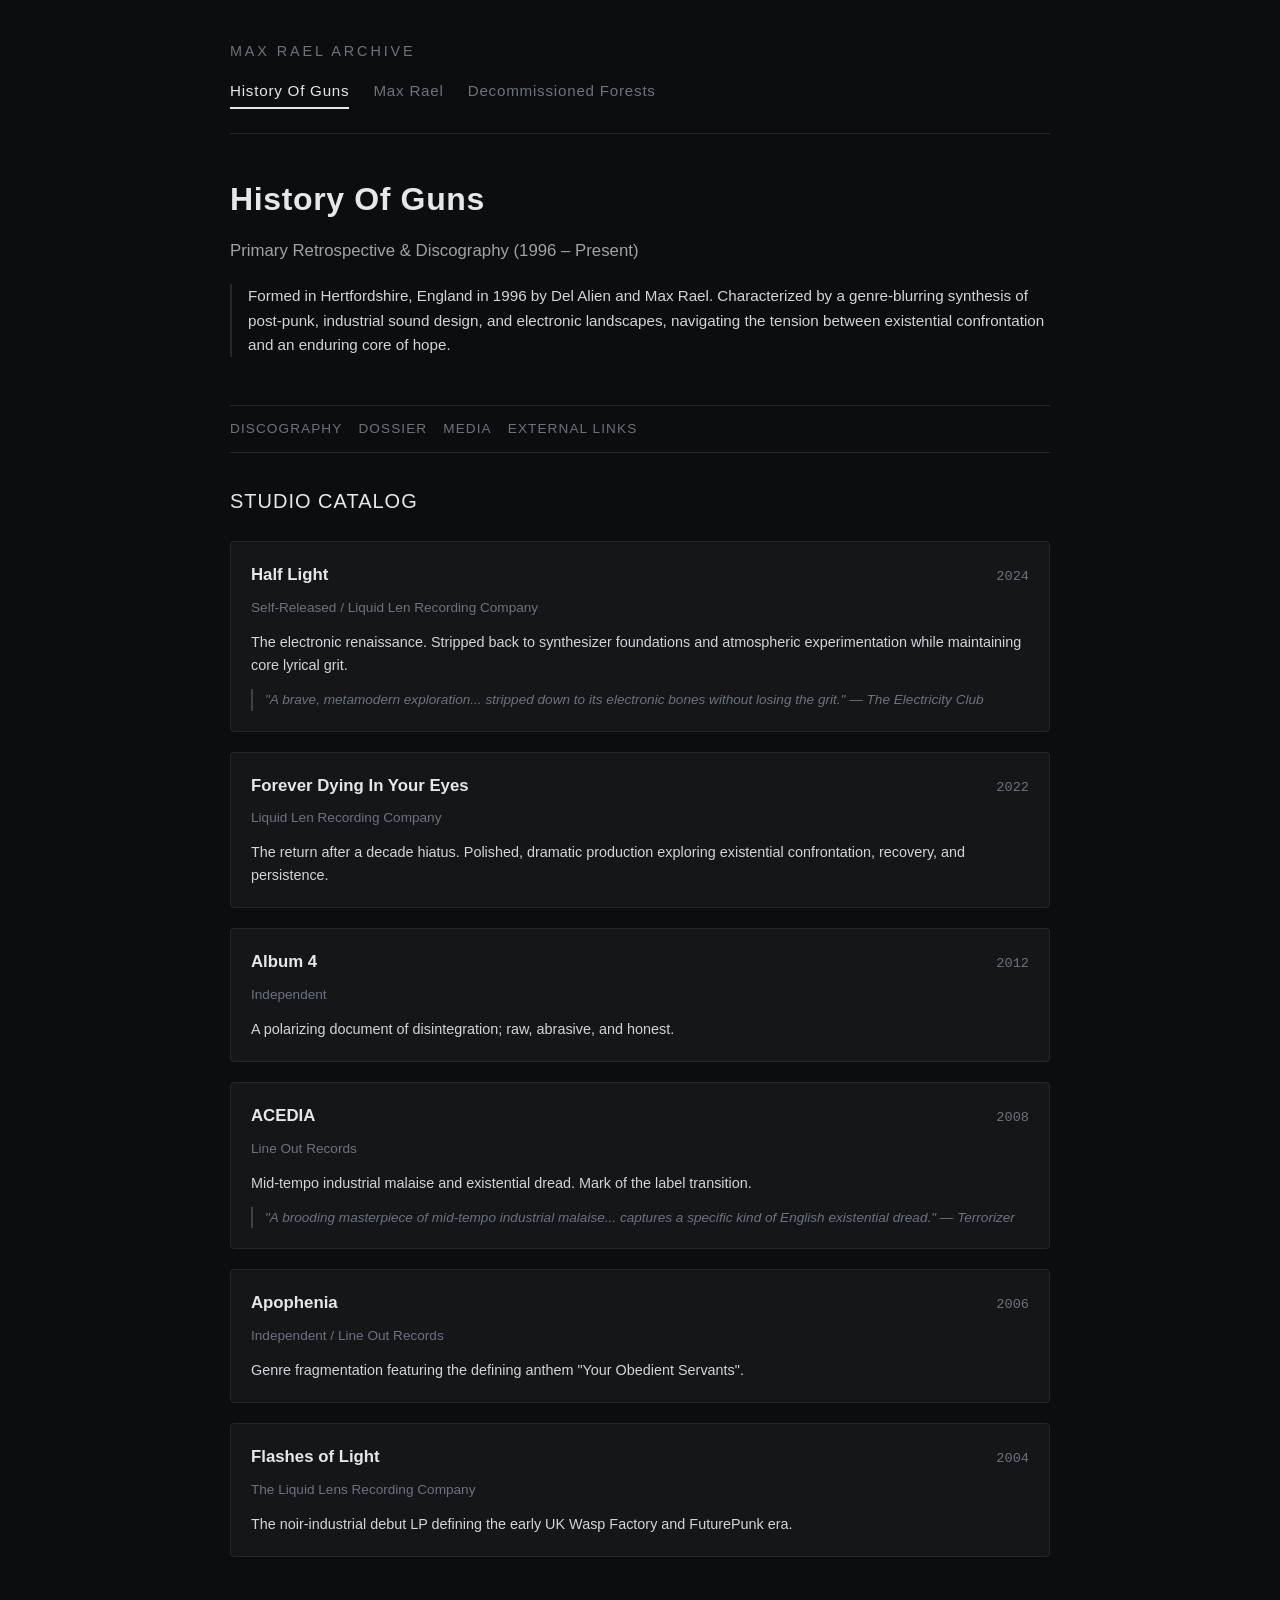
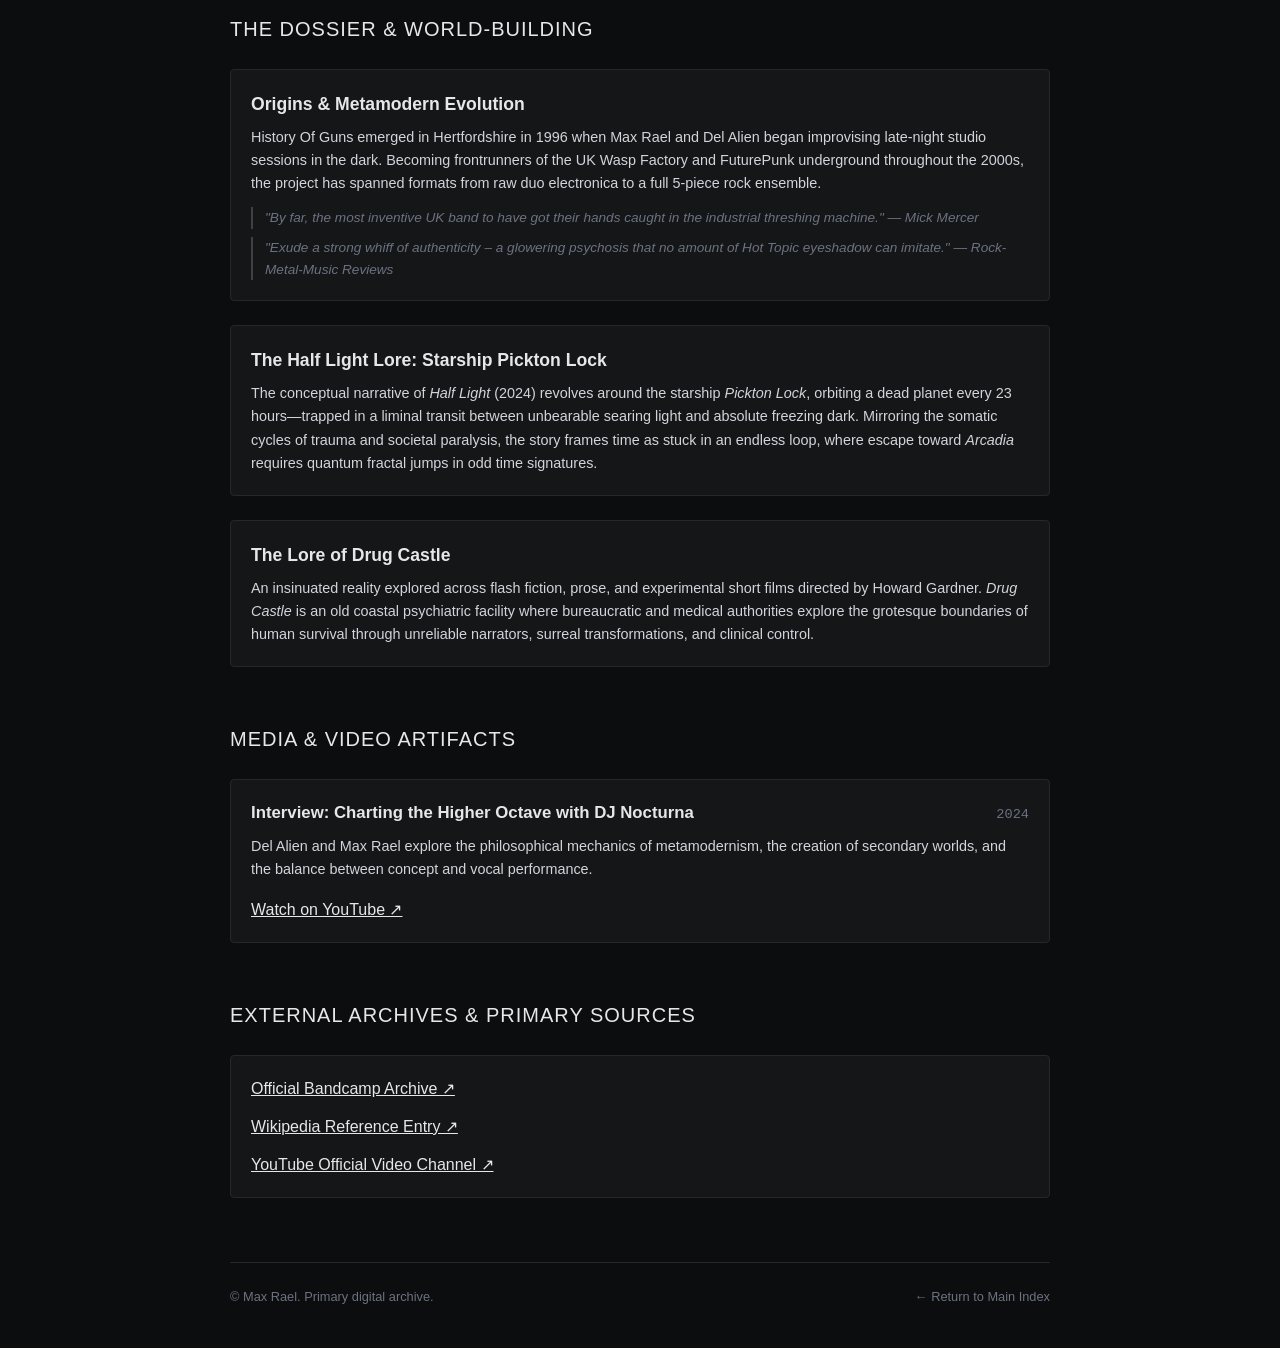
==== historyofguns/index.html @ ad3312b2 "Added navigation bar and initial draft of history of guns index." ====
<!DOCTYPE html>
<html lang="en">
<head>
    <meta charset="UTF-8">
    <meta name="viewport" content="width=device-width, initial-scale=1.0">
    <title>History Of Guns — Archive Dossier | Max Rael</title>
    <style>
        :root {
            --bg-color: #0c0d0e;
            --panel-bg: #141618;
            --text-color: #d1d5db;
            --accent-color: #e5e7eb;
            --subtle-text: #6b7280;
            --border-color: #27272a;
            --highlight: #a1a1aa;
        }

        * {
            box-sizing: border-box;
            margin: 0;
            padding: 0;
        }

        body {
            background-color: var(--bg-color);
            color: var(--text-color);
            font-family: -apple-system, BlinkMacSystemFont, "Segoe UI", Roboto, "Helvetica Neue", Arial, sans-serif;
            line-height: 1.6;
            padding: 2.5rem 1.5rem;
            display: flex;
            justify-content: center;
        }

        .container {
            max-width: 820px;
            width: 100%;
        }

        /* Top Brand Navigation */
        .site-header {
            border-bottom: 1px solid var(--border-color);
            padding-bottom: 1.5rem;
            margin-bottom: 2.5rem;
        }

        .site-title {
            font-size: 0.9rem;
            letter-spacing: 0.2em;
            text-transform: uppercase;
            color: var(--subtle-text);
            margin-bottom: 1rem;
        }

        .site-title a {
            color: var(--subtle-text);
            text-decoration: none;
            transition: color 0.2s ease;
        }

        .site-title a:hover {
            color: var(--accent-color);
        }

        /* Primary Matrix Navigation */
        .matrix-nav {
            display: flex;
            gap: 1.5rem;
            flex-wrap: wrap;
            font-size: 0.95rem;
            letter-spacing: 0.05em;
        }

        .matrix-nav a {
            color: var(--subtle-text);
            text-decoration: none;
            padding-bottom: 0.25rem;
            border-bottom: 2px solid transparent;
            transition: all 0.2s ease;
        }

        .matrix-nav a:hover {
            color: var(--accent-color);
        }

        .matrix-nav a.active {
            color: var(--accent-color);
            border-bottom-color: var(--accent-color);
            font-weight: 500;
        }

        /* Section Header */
        .dossier-intro {
            margin-bottom: 3rem;
        }

        h1 {
            font-size: 2rem;
            font-weight: 600;
            letter-spacing: 0.02em;
            color: var(--accent-color);
            margin-bottom: 0.75rem;
        }

        .dossier-subtitle {
            font-size: 1.05rem;
            color: var(--highlight);
            margin-bottom: 1.25rem;
        }

        .lead-text {
            color: var(--text-color);
            font-size: 0.95rem;
            border-left: 2px solid var(--border-color);
            padding-left: 1rem;
            margin-top: 1rem;
        }

        /* Sub-navigation Filters */
        .artifact-filters {
            display: flex;
            gap: 1rem;
            margin: 2rem 0;
            padding: 0.75rem 0;
            border-top: 1px solid var(--border-color);
            border-bottom: 1px solid var(--border-color);
            font-size: 0.85rem;
            letter-spacing: 0.08em;
            text-transform: uppercase;
        }

        .artifact-filters a {
            color: var(--subtle-text);
            text-decoration: none;
            transition: color 0.2s ease;
        }

        .artifact-filters a:hover {
            color: var(--accent-color);
        }

        /* Section Block */
        .section-block {
            margin-bottom: 3.5rem;
        }

        h2 {
            font-size: 1.25rem;
            font-weight: 500;
            letter-spacing: 0.05em;
            color: var(--accent-color);
            text-transform: uppercase;
            margin-bottom: 1.5rem;
            display: flex;
            align-items: center;
            gap: 0.5rem;
        }

        /* Catalog / Discography Grid */
        .release-list {
            display: grid;
            grid-template-columns: 1fr;
            gap: 1.25rem;
        }

        .release-card {
            background-color: var(--panel-bg);
            border: 1px solid var(--border-color);
            padding: 1.25rem;
            border-radius: 4px;
        }

        .release-header {
            display: flex;
            justify-content: space-between;
            align-items: baseline;
            margin-bottom: 0.5rem;
            flex-wrap: wrap;
            gap: 0.5rem;
        }

        .release-title {
            font-size: 1.05rem;
            font-weight: 600;
            color: var(--accent-color);
        }

        .release-year {
            font-size: 0.85rem;
            color: var(--subtle-text);
            font-family: monospace;
        }

        .release-meta {
            font-size: 0.85rem;
            color: var(--subtle-text);
            margin-bottom: 0.75rem;
        }

        .release-desc {
            font-size: 0.9rem;
            color: var(--text-color);
        }

        .quote-block {
            margin-top: 0.75rem;
            font-size: 0.85rem;
            font-style: italic;
            color: var(--subtle-text);
            border-left: 2px solid #3f3f46;
            padding-left: 0.75rem;
        }

        /* Footer */
        footer {
            margin-top: 4rem;
            padding-top: 1.5rem;
            border-top: 1px solid var(--border-color);
            font-size: 0.8rem;
            color: var(--subtle-text);
            display: flex;
            justify-content: space-between;
            align-items: center;
            flex-wrap: wrap;
            gap: 1rem;
        }

        footer a {
            color: var(--subtle-text);
            text-decoration: none;
        }

        footer a:hover {
            color: var(--accent-color);
        }
    </style>
</head>
<body>
    <div class="container">
        <!-- Site Header & Master Navigation -->
        <header class="site-header">
            <div class="site-title"><a href="/">Max Rael Archive</a></div>
            <nav class="matrix-nav">
                <a href="/historyofguns/" class="active">History Of Guns</a>
                <a href="/maxrael/">Max Rael</a>
                <a href="/decommissionedforests/">Decommissioned Forests</a>
            </nav>
        </header>

        <!-- Main Dossier Heading -->
        <main>
            <section class="dossier-intro">
                <h1>History Of Guns</h1>
                <p class="dossier-subtitle">Primary Retrospective & Discography (1996 – Present)</p>
                <p class="lead-text">
                    Formed in Hertfordshire, England in 1996 by Del Alien and Max Rael. Characterized by a genre-blurring synthesis of post-punk, industrial sound design, and electronic landscapes, navigating the tension between existential confrontation and an enduring core of hope.
                </p>
            </section>

            <!-- Artifact Filter Bar -->
            <nav class="artifact-filters">
                <a href="#discography">Discography</a>
                <a href="#dossier">Dossier</a>
                <a href="#media">Media</a>
                <a href="#archives">External Links</a>
            </nav>

            <!-- Studio Releases Section -->
            <section id="discography" class="section-block">
                <h2>Studio Catalog</h2>
                <div class="release-list">

                    <article class="release-card">
                        <div class="release-header">
                            <span class="release-title">Half Light</span>
                            <span class="release-year">2024</span>
                        </div>
                        <div class="release-meta">Self-Released / Liquid Len Recording Company</div>
                        <p class="release-desc">The electronic renaissance. Stripped back to synthesizer foundations and atmospheric experimentation while maintaining core lyrical grit.</p>
                        <div class="quote-block">"A brave, metamodern exploration... stripped down to its electronic bones without losing the grit." — The Electricity Club</div>
                    </article>

                    <article class="release-card">
                        <div class="release-header">
                            <span class="release-title">Forever Dying In Your Eyes</span>
                            <span class="release-year">2022</span>
                        </div>
                        <div class="release-meta">Liquid Len Recording Company</div>
                        <p class="release-desc">The return after a decade hiatus. Polished, dramatic production exploring existential confrontation, recovery, and persistence.</p>
                    </article>

                    <article class="release-card">
                        <div class="release-header">
                            <span class="release-title">Album 4</span>
                            <span class="release-year">2012</span>
                        </div>
                        <div class="release-meta">Independent</div>
                        <p class="release-desc">A polarizing document of disintegration; raw, abrasive, and honest.</p>
                    </article>

                    <article class="release-card">
                        <div class="release-header">
                            <span class="release-title">ACEDIA</span>
                            <span class="release-year">2008</span>
                        </div>
                        <div class="release-meta">Line Out Records</div>
                        <p class="release-desc">Mid-tempo industrial malaise and existential dread. Mark of the label transition.</p>
                        <div class="quote-block">"A brooding masterpiece of mid-tempo industrial malaise... captures a specific kind of English existential dread." — Terrorizer</div>
                    </article>

                    <article class="release-card">
                        <div class="release-header">
                            <span class="release-title">Apophenia</span>
                            <span class="release-year">2006</span>
                        </div>
                        <div class="release-meta">Independent / Line Out Records</div>
                        <p class="release-desc">Genre fragmentation featuring the defining anthem "Your Obedient Servants".</p>
                    </article>

                    <article class="release-card">
                        <div class="release-header">
                            <span class="release-title">Flashes of Light</span>
                            <span class="release-year">2004</span>
                        </div>
                        <div class="release-meta">The Liquid Lens Recording Company</div>
                        <p class="release-desc">The noir-industrial debut LP defining the early UK Wasp Factory and FuturePunk era.</p>
                    </article>

                </div>
            </section>
            <!-- Dossier: History, Narratives, Critical Lore -->
            <section id="dossier" class="section-block">
                <h2>The Dossier & World-Building</h2>

                <!-- 1. Biography & Critical Reception -->
                <article class="release-card" style="margin-bottom: 1.5rem;">
                    <h3 style="color: var(--accent-color); font-size: 1.1rem; margin-bottom: 0.5rem;">Origins & Metamodern Evolution</h3>
                    <p class="release-desc">
                        History Of Guns emerged in Hertfordshire in 1996 when Max Rael and Del Alien began improvising late-night studio sessions in the dark. Becoming frontrunners of the UK Wasp Factory and FuturePunk underground throughout the 2000s, the project has spanned formats from raw duo electronica to a full 5-piece rock ensemble.
                    </p>
                    <div class="quote-block">
                        "By far, the most inventive UK band to have got their hands caught in the industrial threshing machine." — Mick Mercer
                    </div>
                    <div class="quote-block" style="margin-top: 0.5rem;">
                        "Exude a strong whiff of authenticity – a glowering psychosis that no amount of Hot Topic eyeshadow can imitate." — Rock-Metal-Music Reviews
                    </div>
                </article>

                <!-- 2. Half Light Lore -->
                <article class="release-card" style="margin-bottom: 1.5rem;">
                    <h3 style="color: var(--accent-color); font-size: 1.1rem; margin-bottom: 0.5rem;">The Half Light Lore: Starship Pickton Lock</h3>
                    <p class="release-desc">
                        The conceptual narrative of <em>Half Light</em> (2024) revolves around the starship <em>Pickton Lock</em>, orbiting a dead planet every 23 hours—trapped in a liminal transit between unbearable searing light and absolute freezing dark. Mirroring the somatic cycles of trauma and societal paralysis, the story frames time as stuck in an endless loop, where escape toward <em>Arcadia</em> requires quantum fractal jumps in odd time signatures.
                    </p>
                </article>

                <!-- 3. Drug Castle Lore -->
                <article class="release-card">
                    <h3 style="color: var(--accent-color); font-size: 1.1rem; margin-bottom: 0.5rem;">The Lore of Drug Castle</h3>
                    <p class="release-desc">
                        An insinuated reality explored across flash fiction, prose, and experimental short films directed by Howard Gardner. <em>Drug Castle</em> is an old coastal psychiatric facility where bureaucratic and medical authorities explore the grotesque boundaries of human survival through unreliable narrators, surreal transformations, and clinical control.
                    </p>
                </article>
            </section>

            <!-- Media Section -->
            <section id="media" class="section-block">
                <h2>Media & Video Artifacts</h2>
                <div class="release-card">
                    <div class="release-header">
                        <span class="release-title">Interview: Charting the Higher Octave with DJ Nocturna</span>
                        <span class="release-year">2024</span>
                    </div>
                    <p class="release-desc" style="margin-bottom: 1rem;">
                        Del Alien and Max Rael explore the philosophical mechanics of metamodernism, the creation of secondary worlds, and the balance between concept and vocal performance.
                    </p>
                    <p><a href="https://www.youtube.com/watch?v=d9YlDnWQgOo" target="_blank" style="color: var(--accent-color); text-decoration: underline;">Watch on YouTube ↗</a></p>
                </div>
            </section>

            <!-- Links & External Archives -->
            <section id="archives" class="section-block">
                <h2>External Archives & Primary Sources</h2>
                <div class="release-card">
                    <ul style="list-style: none; display: flex; flex-direction: column; gap: 0.75rem;">
                        <li><a href="https://historyofguns.bandcamp.com" target="_blank" style="color: var(--accent-color);">Official Bandcamp Archive ↗</a></li>
                        <li><a href="https://en.wikipedia.org/wiki/History_of_Guns" target="_blank" style="color: var(--accent-color);">Wikipedia Reference Entry ↗</a></li>
                        <li><a href="https://www.youtube.com/@historyofguns" target="_blank" style="color: var(--accent-color);">YouTube Official Video Channel ↗</a></li>
                    </ul>
                </div>
            </section>
        </main>

        <!-- Footer -->
        <footer>
            <span>&copy; Max Rael. Primary digital archive.</span>
            <span><a href="/">← Return to Main Index</a></span>
        </footer>
    </div>
</body>
</html>
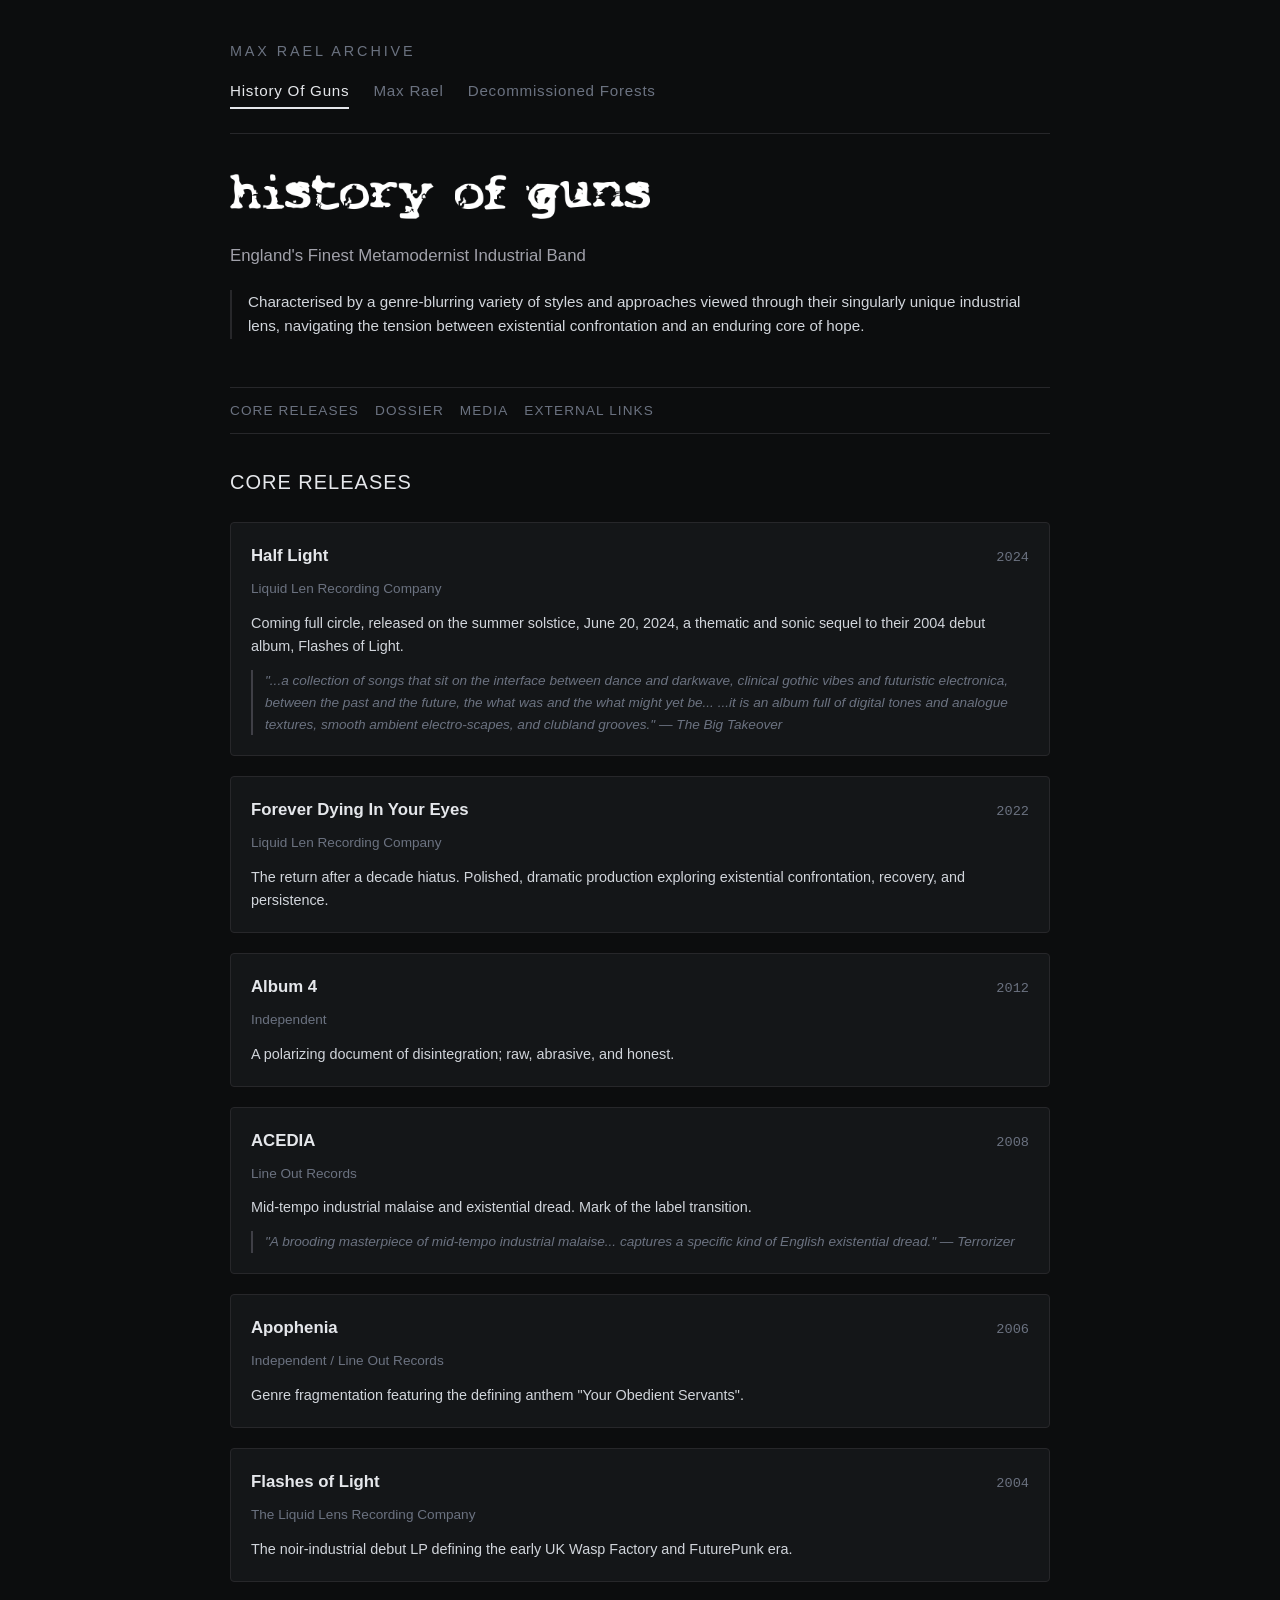
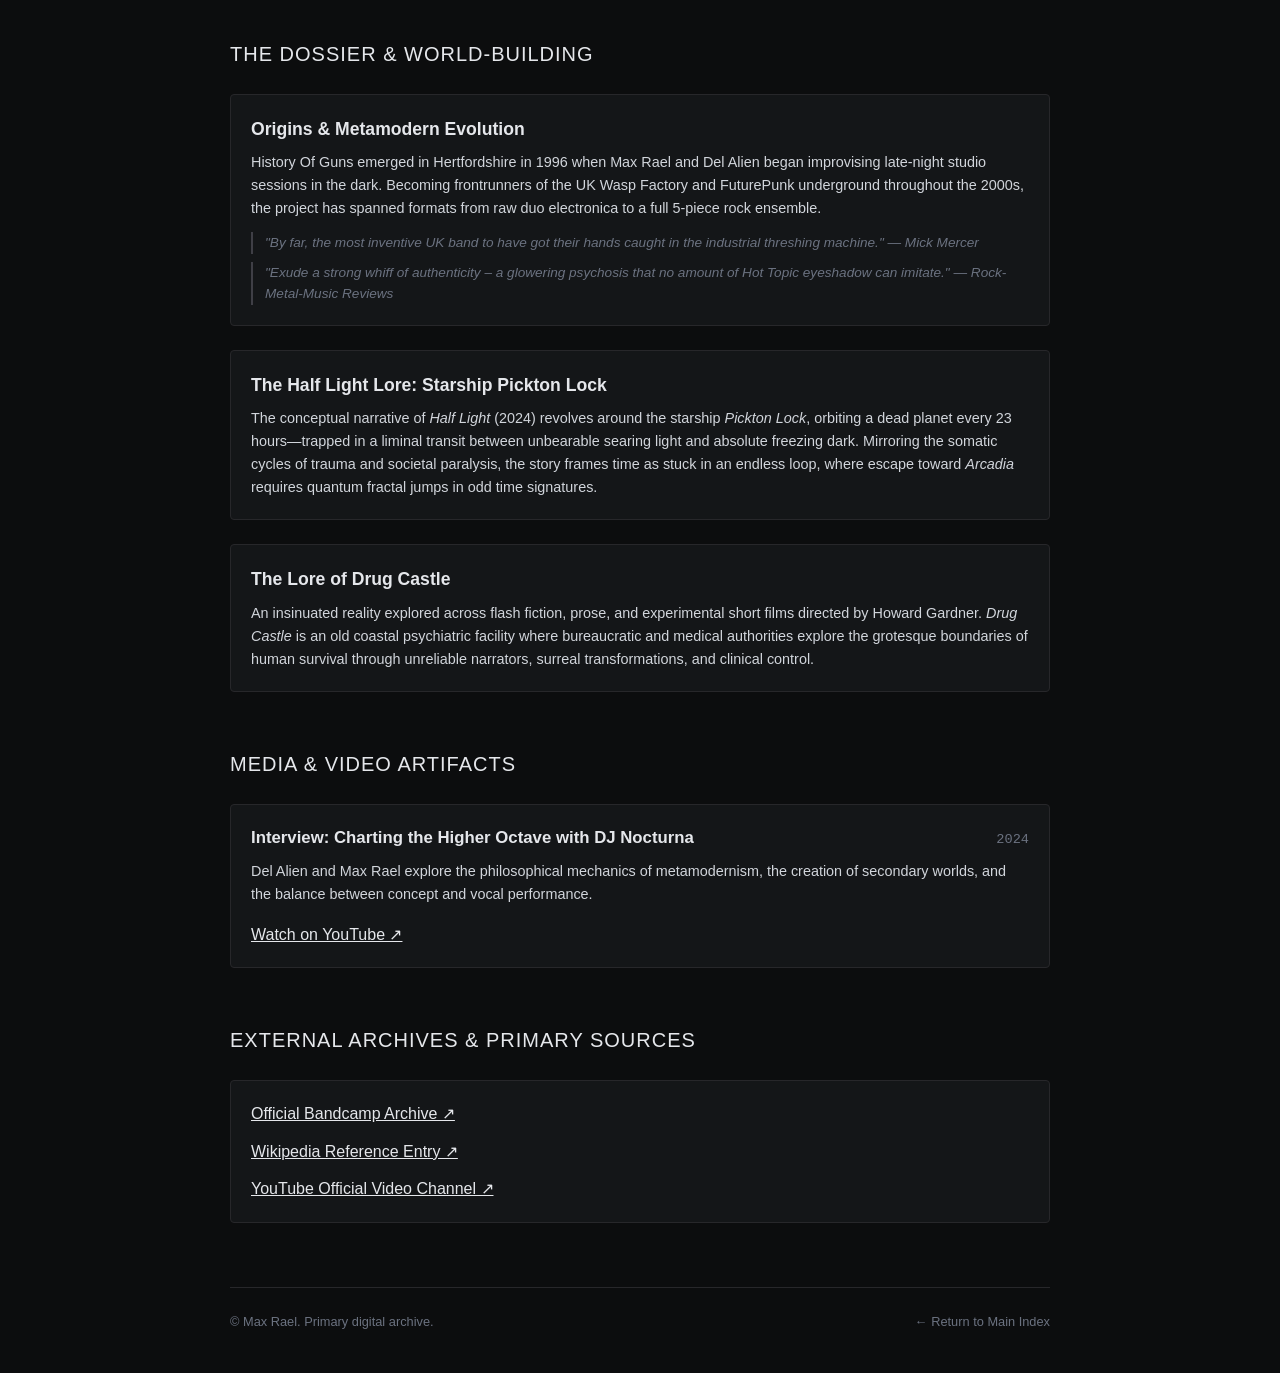
==== commit f5c52880: "Add transparent logo and align" ====
--- a/historyofguns/index.html
+++ b/historyofguns/index.html
@@ -1,400 +1,590 @@
-<!DOCTYPE html>
+<!doctype html>
 <html lang="en">
-<head>
-    <meta charset="UTF-8">
-    <meta name="viewport" content="width=device-width, initial-scale=1.0">
+  <head>
+    <meta charset="UTF-8" />
+    <meta name="viewport" content="width=device-width, initial-scale=1.0" />
     <title>History Of Guns — Archive Dossier | Max Rael</title>
     <style>
-        :root {
-            --bg-color: #0c0d0e;
-            --panel-bg: #141618;
-            --text-color: #d1d5db;
-            --accent-color: #e5e7eb;
-            --subtle-text: #6b7280;
-            --border-color: #27272a;
-            --highlight: #a1a1aa;
-        }
-
-        * {
-            box-sizing: border-box;
-            margin: 0;
-            padding: 0;
-        }
-
-        body {
-            background-color: var(--bg-color);
-            color: var(--text-color);
-            font-family: -apple-system, BlinkMacSystemFont, "Segoe UI", Roboto, "Helvetica Neue", Arial, sans-serif;
-            line-height: 1.6;
-            padding: 2.5rem 1.5rem;
-            display: flex;
-            justify-content: center;
-        }
-
-        .container {
-            max-width: 820px;
-            width: 100%;
-        }
-
-        /* Top Brand Navigation */
-        .site-header {
-            border-bottom: 1px solid var(--border-color);
-            padding-bottom: 1.5rem;
-            margin-bottom: 2.5rem;
-        }
-
-        .site-title {
-            font-size: 0.9rem;
-            letter-spacing: 0.2em;
-            text-transform: uppercase;
-            color: var(--subtle-text);
-            margin-bottom: 1rem;
-        }
-
-        .site-title a {
-            color: var(--subtle-text);
-            text-decoration: none;
-            transition: color 0.2s ease;
-        }
-
-        .site-title a:hover {
-            color: var(--accent-color);
-        }
-
-        /* Primary Matrix Navigation */
-        .matrix-nav {
-            display: flex;
-            gap: 1.5rem;
-            flex-wrap: wrap;
-            font-size: 0.95rem;
-            letter-spacing: 0.05em;
-        }
-
-        .matrix-nav a {
-            color: var(--subtle-text);
-            text-decoration: none;
-            padding-bottom: 0.25rem;
-            border-bottom: 2px solid transparent;
-            transition: all 0.2s ease;
-        }
-
-        .matrix-nav a:hover {
-            color: var(--accent-color);
-        }
-
-        .matrix-nav a.active {
-            color: var(--accent-color);
-            border-bottom-color: var(--accent-color);
-            font-weight: 500;
-        }
-
-        /* Section Header */
-        .dossier-intro {
-            margin-bottom: 3rem;
-        }
-
-        h1 {
-            font-size: 2rem;
-            font-weight: 600;
-            letter-spacing: 0.02em;
-            color: var(--accent-color);
-            margin-bottom: 0.75rem;
-        }
-
-        .dossier-subtitle {
-            font-size: 1.05rem;
-            color: var(--highlight);
-            margin-bottom: 1.25rem;
-        }
-
-        .lead-text {
-            color: var(--text-color);
-            font-size: 0.95rem;
-            border-left: 2px solid var(--border-color);
-            padding-left: 1rem;
-            margin-top: 1rem;
-        }
-
-        /* Sub-navigation Filters */
-        .artifact-filters {
-            display: flex;
-            gap: 1rem;
-            margin: 2rem 0;
-            padding: 0.75rem 0;
-            border-top: 1px solid var(--border-color);
-            border-bottom: 1px solid var(--border-color);
-            font-size: 0.85rem;
-            letter-spacing: 0.08em;
-            text-transform: uppercase;
-        }
-
-        .artifact-filters a {
-            color: var(--subtle-text);
-            text-decoration: none;
-            transition: color 0.2s ease;
-        }
-
-        .artifact-filters a:hover {
-            color: var(--accent-color);
-        }
-
-        /* Section Block */
-        .section-block {
-            margin-bottom: 3.5rem;
-        }
-
-        h2 {
-            font-size: 1.25rem;
-            font-weight: 500;
-            letter-spacing: 0.05em;
-            color: var(--accent-color);
-            text-transform: uppercase;
-            margin-bottom: 1.5rem;
-            display: flex;
-            align-items: center;
-            gap: 0.5rem;
-        }
-
-        /* Catalog / Discography Grid */
-        .release-list {
-            display: grid;
-            grid-template-columns: 1fr;
-            gap: 1.25rem;
-        }
-
-        .release-card {
-            background-color: var(--panel-bg);
-            border: 1px solid var(--border-color);
-            padding: 1.25rem;
-            border-radius: 4px;
-        }
-
-        .release-header {
-            display: flex;
-            justify-content: space-between;
-            align-items: baseline;
-            margin-bottom: 0.5rem;
-            flex-wrap: wrap;
-            gap: 0.5rem;
-        }
-
-        .release-title {
-            font-size: 1.05rem;
-            font-weight: 600;
-            color: var(--accent-color);
-        }
-
-        .release-year {
-            font-size: 0.85rem;
-            color: var(--subtle-text);
-            font-family: monospace;
-        }
-
-        .release-meta {
-            font-size: 0.85rem;
-            color: var(--subtle-text);
-            margin-bottom: 0.75rem;
-        }
-
-        .release-desc {
-            font-size: 0.9rem;
-            color: var(--text-color);
-        }
-
-        .quote-block {
-            margin-top: 0.75rem;
-            font-size: 0.85rem;
-            font-style: italic;
-            color: var(--subtle-text);
-            border-left: 2px solid #3f3f46;
-            padding-left: 0.75rem;
-        }
-
-        /* Footer */
-        footer {
-            margin-top: 4rem;
-            padding-top: 1.5rem;
-            border-top: 1px solid var(--border-color);
-            font-size: 0.8rem;
-            color: var(--subtle-text);
-            display: flex;
-            justify-content: space-between;
-            align-items: center;
-            flex-wrap: wrap;
-            gap: 1rem;
-        }
-
-        footer a {
-            color: var(--subtle-text);
-            text-decoration: none;
-        }
-
-        footer a:hover {
-            color: var(--accent-color);
-        }
+      :root {
+        --bg-color: #0c0d0e;
+        --panel-bg: #141618;
+        --text-color: #d1d5db;
+        --accent-color: #e5e7eb;
+        --subtle-text: #6b7280;
+        --border-color: #27272a;
+        --highlight: #a1a1aa;
+      }
+
+      * {
+        box-sizing: border-box;
+        margin: 0;
+        padding: 0;
+      }
+
+      body {
+        background-color: var(--bg-color);
+        color: var(--text-color);
+        font-family:
+          -apple-system, BlinkMacSystemFont, "Segoe UI", Roboto,
+          "Helvetica Neue", Arial, sans-serif;
+        line-height: 1.6;
+        padding: 2.5rem 1.5rem;
+        display: flex;
+        justify-content: center;
+      }
+
+      .container {
+        max-width: 820px;
+        width: 100%;
+      }
+
+      /* Responsive Logo Banner */
+      .brand-banner {
+        width: 100%;
+        margin-bottom: 1.5rem;
+        text-align: left;
+      }
+
+      .responsive-logo {
+        max-width: 100%; /* Never exceeds the screen width */
+        width: 420px; /* Sets a balanced max display size on desktop */
+        height: auto; /* Preserves original aspect ratio perfectly */
+        display: block;
+        margin: 0;
+      }
+
+      /* Accessible hidden header */
+      .visually-hidden {
+        position: absolute;
+        width: 1px;
+        height: 1px;
+        padding: 0;
+        margin: -1px;
+        overflow: hidden;
+        clip: rect(0, 0, 0, 0);
+        border: 0;
+      }
+
+      /* Top Brand Navigation */
+      .site-header {
+        border-bottom: 1px solid var(--border-color);
+        padding-bottom: 1.5rem;
+        margin-bottom: 2.5rem;
+      }
+
+      .site-title {
+        font-size: 0.9rem;
+        letter-spacing: 0.2em;
+        text-transform: uppercase;
+        color: var(--subtle-text);
+        margin-bottom: 1rem;
+      }
+
+      .site-title a {
+        color: var(--subtle-text);
+        text-decoration: none;
+        transition: color 0.2s ease;
+      }
+
+      .site-title a:hover {
+        color: var(--accent-color);
+      }
+
+      /* Primary Matrix Navigation */
+      .matrix-nav {
+        display: flex;
+        gap: 1.5rem;
+        flex-wrap: wrap;
+        font-size: 0.95rem;
+        letter-spacing: 0.05em;
+      }
+
+      .matrix-nav a {
+        color: var(--subtle-text);
+        text-decoration: none;
+        padding-bottom: 0.25rem;
+        border-bottom: 2px solid transparent;
+        transition: all 0.2s ease;
+      }
+
+      .matrix-nav a:hover {
+        color: var(--accent-color);
+      }
+
+      .matrix-nav a.active {
+        color: var(--accent-color);
+        border-bottom-color: var(--accent-color);
+        font-weight: 500;
+      }
+
+      /* Section Header */
+      .dossier-intro {
+        margin-bottom: 3rem;
+      }
+
+      h1 {
+        font-size: 2rem;
+        font-weight: 600;
+        letter-spacing: 0.02em;
+        color: var(--accent-color);
+        margin-bottom: 0.75rem;
+      }
+
+      .dossier-subtitle {
+        font-size: 1.05rem;
+        color: var(--highlight);
+        margin-bottom: 1.25rem;
+      }
+
+      .lead-text {
+        color: var(--text-color);
+        font-size: 0.95rem;
+        border-left: 2px solid var(--border-color);
+        padding-left: 1rem;
+        margin-top: 1rem;
+      }
+
+      /* Sub-navigation Filters */
+      .artifact-filters {
+        display: flex;
+        gap: 1rem;
+        margin: 2rem 0;
+        padding: 0.75rem 0;
+        border-top: 1px solid var(--border-color);
+        border-bottom: 1px solid var(--border-color);
+        font-size: 0.85rem;
+        letter-spacing: 0.08em;
+        text-transform: uppercase;
+      }
+
+      .artifact-filters a {
+        color: var(--subtle-text);
+        text-decoration: none;
+        transition: color 0.2s ease;
+      }
+
+      .artifact-filters a:hover {
+        color: var(--accent-color);
+      }
+
+      /* Section Block */
+      .section-block {
+        margin-bottom: 3.5rem;
+      }
+
+      h2 {
+        font-size: 1.25rem;
+        font-weight: 500;
+        letter-spacing: 0.05em;
+        color: var(--accent-color);
+        text-transform: uppercase;
+        margin-bottom: 1.5rem;
+        display: flex;
+        align-items: center;
+        gap: 0.5rem;
+      }
+
+      /* Catalog / Discography Grid */
+      .release-list {
+        display: grid;
+        grid-template-columns: 1fr;
+        gap: 1.25rem;
+      }
+
+      .release-card {
+        background-color: var(--panel-bg);
+        border: 1px solid var(--border-color);
+        padding: 1.25rem;
+        border-radius: 4px;
+      }
+
+      .release-header {
+        display: flex;
+        justify-content: space-between;
+        align-items: baseline;
+        margin-bottom: 0.5rem;
+        flex-wrap: wrap;
+        gap: 0.5rem;
+      }
+
+      .release-title {
+        font-size: 1.05rem;
+        font-weight: 600;
+        color: var(--accent-color);
+      }
+
+      .release-year {
+        font-size: 0.85rem;
+        color: var(--subtle-text);
+        font-family: monospace;
+      }
+
+      .release-meta {
+        font-size: 0.85rem;
+        color: var(--subtle-text);
+        margin-bottom: 0.75rem;
+      }
+
+      .release-desc {
+        font-size: 0.9rem;
+        color: var(--text-color);
+      }
+
+      .quote-block {
+        margin-top: 0.75rem;
+        font-size: 0.85rem;
+        font-style: italic;
+        color: var(--subtle-text);
+        border-left: 2px solid #3f3f46;
+        padding-left: 0.75rem;
+      }
+
+      /* Footer */
+      footer {
+        margin-top: 4rem;
+        padding-top: 1.5rem;
+        border-top: 1px solid var(--border-color);
+        font-size: 0.8rem;
+        color: var(--subtle-text);
+        display: flex;
+        justify-content: space-between;
+        align-items: center;
+        flex-wrap: wrap;
+        gap: 1rem;
+      }
+
+      footer a {
+        color: var(--subtle-text);
+        text-decoration: none;
+      }
+
+      footer a:hover {
+        color: var(--accent-color);
+      }
+      /* Media Image Grid */
+      .image-gallery {
+        display: grid;
+        grid-template-columns: repeat(auto-fit, minmax(220px, 1fr));
+        gap: 1rem;
+        margin-top: 1.25rem;
+      }
+
+      .gallery-item {
+        background: #000;
+        border: 1px solid var(--border-color);
+        border-radius: 4px;
+        overflow: hidden;
+        display: flex;
+        flex-direction: column;
+      }
+
+      .gallery-item img {
+        width: 100%;
+        height: 180px;
+        object-fit: cover;
+        filter: grayscale(100%) contrast(115%);
+        transition:
+          filter 0.3s ease,
+          transform 0.3s ease;
+      }
+
+      .gallery-item:hover img {
+        filter: grayscale(40%) contrast(110%);
+        transform: scale(1.02);
+      }
+
+      .gallery-caption {
+        padding: 0.6rem 0.8rem;
+        font-size: 0.8rem;
+        color: var(--subtle-text);
+        border-top: 1px solid var(--border-color);
+        background: var(--panel-bg);
+      }
     </style>
-</head>
-<body>
+  </head>
+  <body>
     <div class="container">
-        <!-- Site Header & Master Navigation -->
-        <header class="site-header">
-            <div class="site-title"><a href="/">Max Rael Archive</a></div>
-            <nav class="matrix-nav">
-                <a href="/historyofguns/" class="active">History Of Guns</a>
-                <a href="/maxrael/">Max Rael</a>
-                <a href="/decommissionedforests/">Decommissioned Forests</a>
-            </nav>
-        </header>
-
-        <!-- Main Dossier Heading -->
-        <main>
-            <section class="dossier-intro">
-                <h1>History Of Guns</h1>
-                <p class="dossier-subtitle">Primary Retrospective & Discography (1996 – Present)</p>
-                <p class="lead-text">
-                    Formed in Hertfordshire, England in 1996 by Del Alien and Max Rael. Characterized by a genre-blurring synthesis of post-punk, industrial sound design, and electronic landscapes, navigating the tension between existential confrontation and an enduring core of hope.
-                </p>
-            </section>
-
-            <!-- Artifact Filter Bar -->
-            <nav class="artifact-filters">
-                <a href="#discography">Discography</a>
-                <a href="#dossier">Dossier</a>
-                <a href="#media">Media</a>
-                <a href="#archives">External Links</a>
-            </nav>
-
-            <!-- Studio Releases Section -->
-            <section id="discography" class="section-block">
-                <h2>Studio Catalog</h2>
-                <div class="release-list">
-
-                    <article class="release-card">
-                        <div class="release-header">
-                            <span class="release-title">Half Light</span>
-                            <span class="release-year">2024</span>
-                        </div>
-                        <div class="release-meta">Self-Released / Liquid Len Recording Company</div>
-                        <p class="release-desc">The electronic renaissance. Stripped back to synthesizer foundations and atmospheric experimentation while maintaining core lyrical grit.</p>
-                        <div class="quote-block">"A brave, metamodern exploration... stripped down to its electronic bones without losing the grit." — The Electricity Club</div>
-                    </article>
-
-                    <article class="release-card">
-                        <div class="release-header">
-                            <span class="release-title">Forever Dying In Your Eyes</span>
-                            <span class="release-year">2022</span>
-                        </div>
-                        <div class="release-meta">Liquid Len Recording Company</div>
-                        <p class="release-desc">The return after a decade hiatus. Polished, dramatic production exploring existential confrontation, recovery, and persistence.</p>
-                    </article>
-
-                    <article class="release-card">
-                        <div class="release-header">
-                            <span class="release-title">Album 4</span>
-                            <span class="release-year">2012</span>
-                        </div>
-                        <div class="release-meta">Independent</div>
-                        <p class="release-desc">A polarizing document of disintegration; raw, abrasive, and honest.</p>
-                    </article>
-
-                    <article class="release-card">
-                        <div class="release-header">
-                            <span class="release-title">ACEDIA</span>
-                            <span class="release-year">2008</span>
-                        </div>
-                        <div class="release-meta">Line Out Records</div>
-                        <p class="release-desc">Mid-tempo industrial malaise and existential dread. Mark of the label transition.</p>
-                        <div class="quote-block">"A brooding masterpiece of mid-tempo industrial malaise... captures a specific kind of English existential dread." — Terrorizer</div>
-                    </article>
-
-                    <article class="release-card">
-                        <div class="release-header">
-                            <span class="release-title">Apophenia</span>
-                            <span class="release-year">2006</span>
-                        </div>
-                        <div class="release-meta">Independent / Line Out Records</div>
-                        <p class="release-desc">Genre fragmentation featuring the defining anthem "Your Obedient Servants".</p>
-                    </article>
-
-                    <article class="release-card">
-                        <div class="release-header">
-                            <span class="release-title">Flashes of Light</span>
-                            <span class="release-year">2004</span>
-                        </div>
-                        <div class="release-meta">The Liquid Lens Recording Company</div>
-                        <p class="release-desc">The noir-industrial debut LP defining the early UK Wasp Factory and FuturePunk era.</p>
-                    </article>
-
-                </div>
-            </section>
-            <!-- Dossier: History, Narratives, Critical Lore -->
-            <section id="dossier" class="section-block">
-                <h2>The Dossier & World-Building</h2>
-
-                <!-- 1. Biography & Critical Reception -->
-                <article class="release-card" style="margin-bottom: 1.5rem;">
-                    <h3 style="color: var(--accent-color); font-size: 1.1rem; margin-bottom: 0.5rem;">Origins & Metamodern Evolution</h3>
-                    <p class="release-desc">
-                        History Of Guns emerged in Hertfordshire in 1996 when Max Rael and Del Alien began improvising late-night studio sessions in the dark. Becoming frontrunners of the UK Wasp Factory and FuturePunk underground throughout the 2000s, the project has spanned formats from raw duo electronica to a full 5-piece rock ensemble.
-                    </p>
-                    <div class="quote-block">
-                        "By far, the most inventive UK band to have got their hands caught in the industrial threshing machine." — Mick Mercer
-                    </div>
-                    <div class="quote-block" style="margin-top: 0.5rem;">
-                        "Exude a strong whiff of authenticity – a glowering psychosis that no amount of Hot Topic eyeshadow can imitate." — Rock-Metal-Music Reviews
-                    </div>
-                </article>
-
-                <!-- 2. Half Light Lore -->
-                <article class="release-card" style="margin-bottom: 1.5rem;">
-                    <h3 style="color: var(--accent-color); font-size: 1.1rem; margin-bottom: 0.5rem;">The Half Light Lore: Starship Pickton Lock</h3>
-                    <p class="release-desc">
-                        The conceptual narrative of <em>Half Light</em> (2024) revolves around the starship <em>Pickton Lock</em>, orbiting a dead planet every 23 hours—trapped in a liminal transit between unbearable searing light and absolute freezing dark. Mirroring the somatic cycles of trauma and societal paralysis, the story frames time as stuck in an endless loop, where escape toward <em>Arcadia</em> requires quantum fractal jumps in odd time signatures.
-                    </p>
-                </article>
-
-                <!-- 3. Drug Castle Lore -->
-                <article class="release-card">
-                    <h3 style="color: var(--accent-color); font-size: 1.1rem; margin-bottom: 0.5rem;">The Lore of Drug Castle</h3>
-                    <p class="release-desc">
-                        An insinuated reality explored across flash fiction, prose, and experimental short films directed by Howard Gardner. <em>Drug Castle</em> is an old coastal psychiatric facility where bureaucratic and medical authorities explore the grotesque boundaries of human survival through unreliable narrators, surreal transformations, and clinical control.
-                    </p>
-                </article>
-            </section>
-
-            <!-- Media Section -->
-            <section id="media" class="section-block">
-                <h2>Media & Video Artifacts</h2>
-                <div class="release-card">
-                    <div class="release-header">
-                        <span class="release-title">Interview: Charting the Higher Octave with DJ Nocturna</span>
-                        <span class="release-year">2024</span>
-                    </div>
-                    <p class="release-desc" style="margin-bottom: 1rem;">
-                        Del Alien and Max Rael explore the philosophical mechanics of metamodernism, the creation of secondary worlds, and the balance between concept and vocal performance.
-                    </p>
-                    <p><a href="https://www.youtube.com/watch?v=d9YlDnWQgOo" target="_blank" style="color: var(--accent-color); text-decoration: underline;">Watch on YouTube ↗</a></p>
-                </div>
-            </section>
-
-            <!-- Links & External Archives -->
-            <section id="archives" class="section-block">
-                <h2>External Archives & Primary Sources</h2>
-                <div class="release-card">
-                    <ul style="list-style: none; display: flex; flex-direction: column; gap: 0.75rem;">
-                        <li><a href="https://historyofguns.bandcamp.com" target="_blank" style="color: var(--accent-color);">Official Bandcamp Archive ↗</a></li>
-                        <li><a href="https://en.wikipedia.org/wiki/History_of_Guns" target="_blank" style="color: var(--accent-color);">Wikipedia Reference Entry ↗</a></li>
-                        <li><a href="https://www.youtube.com/@historyofguns" target="_blank" style="color: var(--accent-color);">YouTube Official Video Channel ↗</a></li>
-                    </ul>
-                </div>
-            </section>
-        </main>
-
-        <!-- Footer -->
-        <footer>
-            <span>&copy; Max Rael. Primary digital archive.</span>
-            <span><a href="/">← Return to Main Index</a></span>
-        </footer>
+      <!-- Site Header & Master Navigation -->
+      <header class="site-header">
+        <div class="site-title"><a href="/">Max Rael Archive</a></div>
+        <nav class="matrix-nav">
+          <a href="/historyofguns/" class="active">History Of Guns</a>
+          <a href="/maxrael/">Max Rael</a>
+          <a href="/decommissionedforests/">Decommissioned Forests</a>
+        </nav>
+      </header>
+
+      <!-- Main Dossier Heading -->
+      <main>
+        <section class="dossier-intro">
+          <div class="brand-banner">
+            <img
+              src="images/hog-logo.png"
+              alt="History Of Guns"
+              class="responsive-logo"
+            />
+          </div>
+          <h1 class="visually-hidden">History Of Guns</h1>
+          <p class="dossier-subtitle">
+            England's Finest Metamodernist Industrial Band
+          </p>
+          <p class="lead-text">
+            Characterised by a genre-blurring variety of styles and approaches
+            viewed through their singularly unique industrial lens, navigating
+            the tension between existential confrontation and an enduring core
+            of hope.
+          </p>
+        </section>
+
+        <!-- Artifact Filter Bar -->
+        <nav class="artifact-filters">
+          <a href="#discography">Core Releases</a>
+          <a href="#dossier">Dossier</a>
+          <a href="#media">Media</a>
+          <a href="#archives">External Links</a>
+        </nav>
+
+        <!-- Studio Releases Section -->
+        <section id="discography" class="section-block">
+          <h2>Core Releases</h2>
+          <div class="release-list">
+            <article class="release-card">
+              <div class="release-header">
+                <span class="release-title">Half Light</span>
+                <span class="release-year">2024</span>
+              </div>
+              <div class="release-meta">Liquid Len Recording Company</div>
+              <p class="release-desc">
+                Coming full circle, released on the summer solstice, June 20,
+                2024, a thematic and sonic sequel to their 2004 debut album,
+                Flashes of Light.
+              </p>
+              <div class="quote-block">
+                "...a collection of songs that sit on the interface between
+                dance and darkwave, clinical gothic vibes and futuristic
+                electronica, between the past and the future, the what was and
+                the what might yet be... ...it is an album full of digital tones
+                and analogue textures, smooth ambient electro-scapes, and
+                clubland grooves." — The Big Takeover
+              </div>
+            </article>
+
+            <article class="release-card">
+              <div class="release-header">
+                <span class="release-title">Forever Dying In Your Eyes</span>
+                <span class="release-year">2022</span>
+              </div>
+              <div class="release-meta">Liquid Len Recording Company</div>
+              <p class="release-desc">
+                The return after a decade hiatus. Polished, dramatic production
+                exploring existential confrontation, recovery, and persistence.
+              </p>
+            </article>
+
+            <article class="release-card">
+              <div class="release-header">
+                <span class="release-title">Album 4</span>
+                <span class="release-year">2012</span>
+              </div>
+              <div class="release-meta">Independent</div>
+              <p class="release-desc">
+                A polarizing document of disintegration; raw, abrasive, and
+                honest.
+              </p>
+            </article>
+
+            <article class="release-card">
+              <div class="release-header">
+                <span class="release-title">ACEDIA</span>
+                <span class="release-year">2008</span>
+              </div>
+              <div class="release-meta">Line Out Records</div>
+              <p class="release-desc">
+                Mid-tempo industrial malaise and existential dread. Mark of the
+                label transition.
+              </p>
+              <div class="quote-block">
+                "A brooding masterpiece of mid-tempo industrial malaise...
+                captures a specific kind of English existential dread." —
+                Terrorizer
+              </div>
+            </article>
+
+            <article class="release-card">
+              <div class="release-header">
+                <span class="release-title">Apophenia</span>
+                <span class="release-year">2006</span>
+              </div>
+              <div class="release-meta">Independent / Line Out Records</div>
+              <p class="release-desc">
+                Genre fragmentation featuring the defining anthem "Your Obedient
+                Servants".
+              </p>
+            </article>
+
+            <article class="release-card">
+              <div class="release-header">
+                <span class="release-title">Flashes of Light</span>
+                <span class="release-year">2004</span>
+              </div>
+              <div class="release-meta">The Liquid Lens Recording Company</div>
+              <p class="release-desc">
+                The noir-industrial debut LP defining the early UK Wasp Factory
+                and FuturePunk era.
+              </p>
+            </article>
+          </div>
+        </section>
+        <!-- Dossier: History, Narratives, Critical Lore -->
+        <section id="dossier" class="section-block">
+          <h2>The Dossier & World-Building</h2>
+
+          <!-- 1. Biography & Critical Reception -->
+          <article class="release-card" style="margin-bottom: 1.5rem">
+            <h3
+              style="
+                color: var(--accent-color);
+                font-size: 1.1rem;
+                margin-bottom: 0.5rem;
+              "
+            >
+              Origins & Metamodern Evolution
+            </h3>
+            <p class="release-desc">
+              History Of Guns emerged in Hertfordshire in 1996 when Max Rael and
+              Del Alien began improvising late-night studio sessions in the
+              dark. Becoming frontrunners of the UK Wasp Factory and FuturePunk
+              underground throughout the 2000s, the project has spanned formats
+              from raw duo electronica to a full 5-piece rock ensemble.
+            </p>
+            <div class="quote-block">
+              "By far, the most inventive UK band to have got their hands caught
+              in the industrial threshing machine." — Mick Mercer
+            </div>
+            <div class="quote-block" style="margin-top: 0.5rem">
+              "Exude a strong whiff of authenticity – a glowering psychosis that
+              no amount of Hot Topic eyeshadow can imitate." — Rock-Metal-Music
+              Reviews
+            </div>
+          </article>
+
+          <!-- 2. Half Light Lore -->
+          <article class="release-card" style="margin-bottom: 1.5rem">
+            <h3
+              style="
+                color: var(--accent-color);
+                font-size: 1.1rem;
+                margin-bottom: 0.5rem;
+              "
+            >
+              The Half Light Lore: Starship Pickton Lock
+            </h3>
+            <p class="release-desc">
+              The conceptual narrative of <em>Half Light</em> (2024) revolves
+              around the starship <em>Pickton Lock</em>, orbiting a dead planet
+              every 23 hours—trapped in a liminal transit between unbearable
+              searing light and absolute freezing dark. Mirroring the somatic
+              cycles of trauma and societal paralysis, the story frames time as
+              stuck in an endless loop, where escape toward
+              <em>Arcadia</em> requires quantum fractal jumps in odd time
+              signatures.
+            </p>
+          </article>
+
+          <!-- 3. Drug Castle Lore -->
+          <article class="release-card">
+            <h3
+              style="
+                color: var(--accent-color);
+                font-size: 1.1rem;
+                margin-bottom: 0.5rem;
+              "
+            >
+              The Lore of Drug Castle
+            </h3>
+            <p class="release-desc">
+              An insinuated reality explored across flash fiction, prose, and
+              experimental short films directed by Howard Gardner.
+              <em>Drug Castle</em> is an old coastal psychiatric facility where
+              bureaucratic and medical authorities explore the grotesque
+              boundaries of human survival through unreliable narrators, surreal
+              transformations, and clinical control.
+            </p>
+          </article>
+        </section>
+
+        <!-- Media Section -->
+        <section id="media" class="section-block">
+          <h2>Media & Video Artifacts</h2>
+          <div class="release-card">
+            <div class="release-header">
+              <span class="release-title"
+                >Interview: Charting the Higher Octave with DJ Nocturna</span
+              >
+              <span class="release-year">2024</span>
+            </div>
+            <p class="release-desc" style="margin-bottom: 1rem">
+              Del Alien and Max Rael explore the philosophical mechanics of
+              metamodernism, the creation of secondary worlds, and the balance
+              between concept and vocal performance.
+            </p>
+            <p>
+              <a
+                href="https://www.youtube.com/watch?v=d9YlDnWQgOo"
+                target="_blank"
+                style="color: var(--accent-color); text-decoration: underline"
+                >Watch on YouTube ↗</a
+              >
+            </p>
+          </div>
+        </section>
+
+        <!-- Links & External Archives -->
+        <section id="archives" class="section-block">
+          <h2>External Archives & Primary Sources</h2>
+          <div class="release-card">
+            <ul
+              style="
+                list-style: none;
+                display: flex;
+                flex-direction: column;
+                gap: 0.75rem;
+              "
+            >
+              <li>
+                <a
+                  href="https://historyofguns.bandcamp.com"
+                  target="_blank"
+                  style="color: var(--accent-color)"
+                  >Official Bandcamp Archive ↗</a
+                >
+              </li>
+              <li>
+                <a
+                  href="https://en.wikipedia.org/wiki/History_of_Guns"
+                  target="_blank"
+                  style="color: var(--accent-color)"
+                  >Wikipedia Reference Entry ↗</a
+                >
+              </li>
+              <li>
+                <a
+                  href="https://www.youtube.com/@historyofguns"
+                  target="_blank"
+                  style="color: var(--accent-color)"
+                  >YouTube Official Video Channel ↗</a
+                >
+              </li>
+            </ul>
+          </div>
+        </section>
+      </main>
+
+      <!-- Footer -->
+      <footer>
+        <span>&copy; Max Rael. Primary digital archive.</span>
+        <span><a href="/">← Return to Main Index</a></span>
+      </footer>
     </div>
-</body>
-</html>+  </body>
+</html>
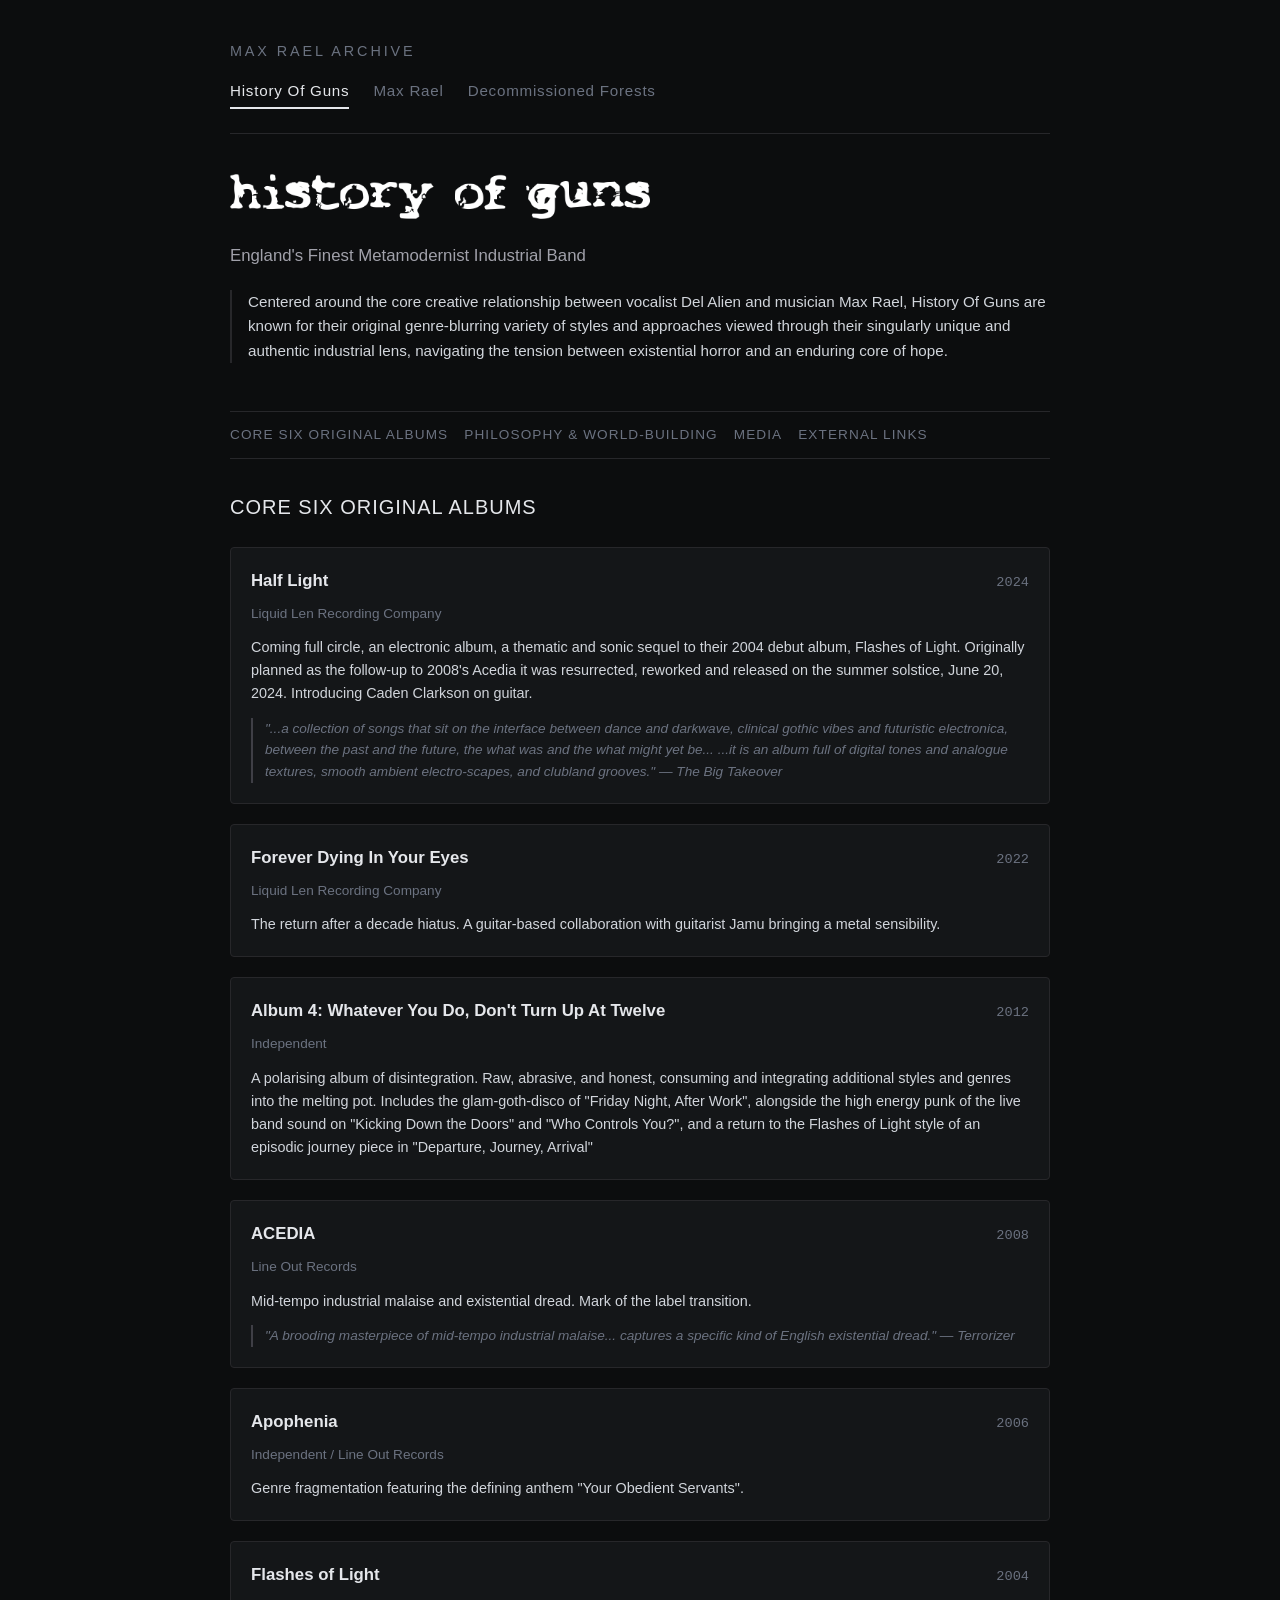
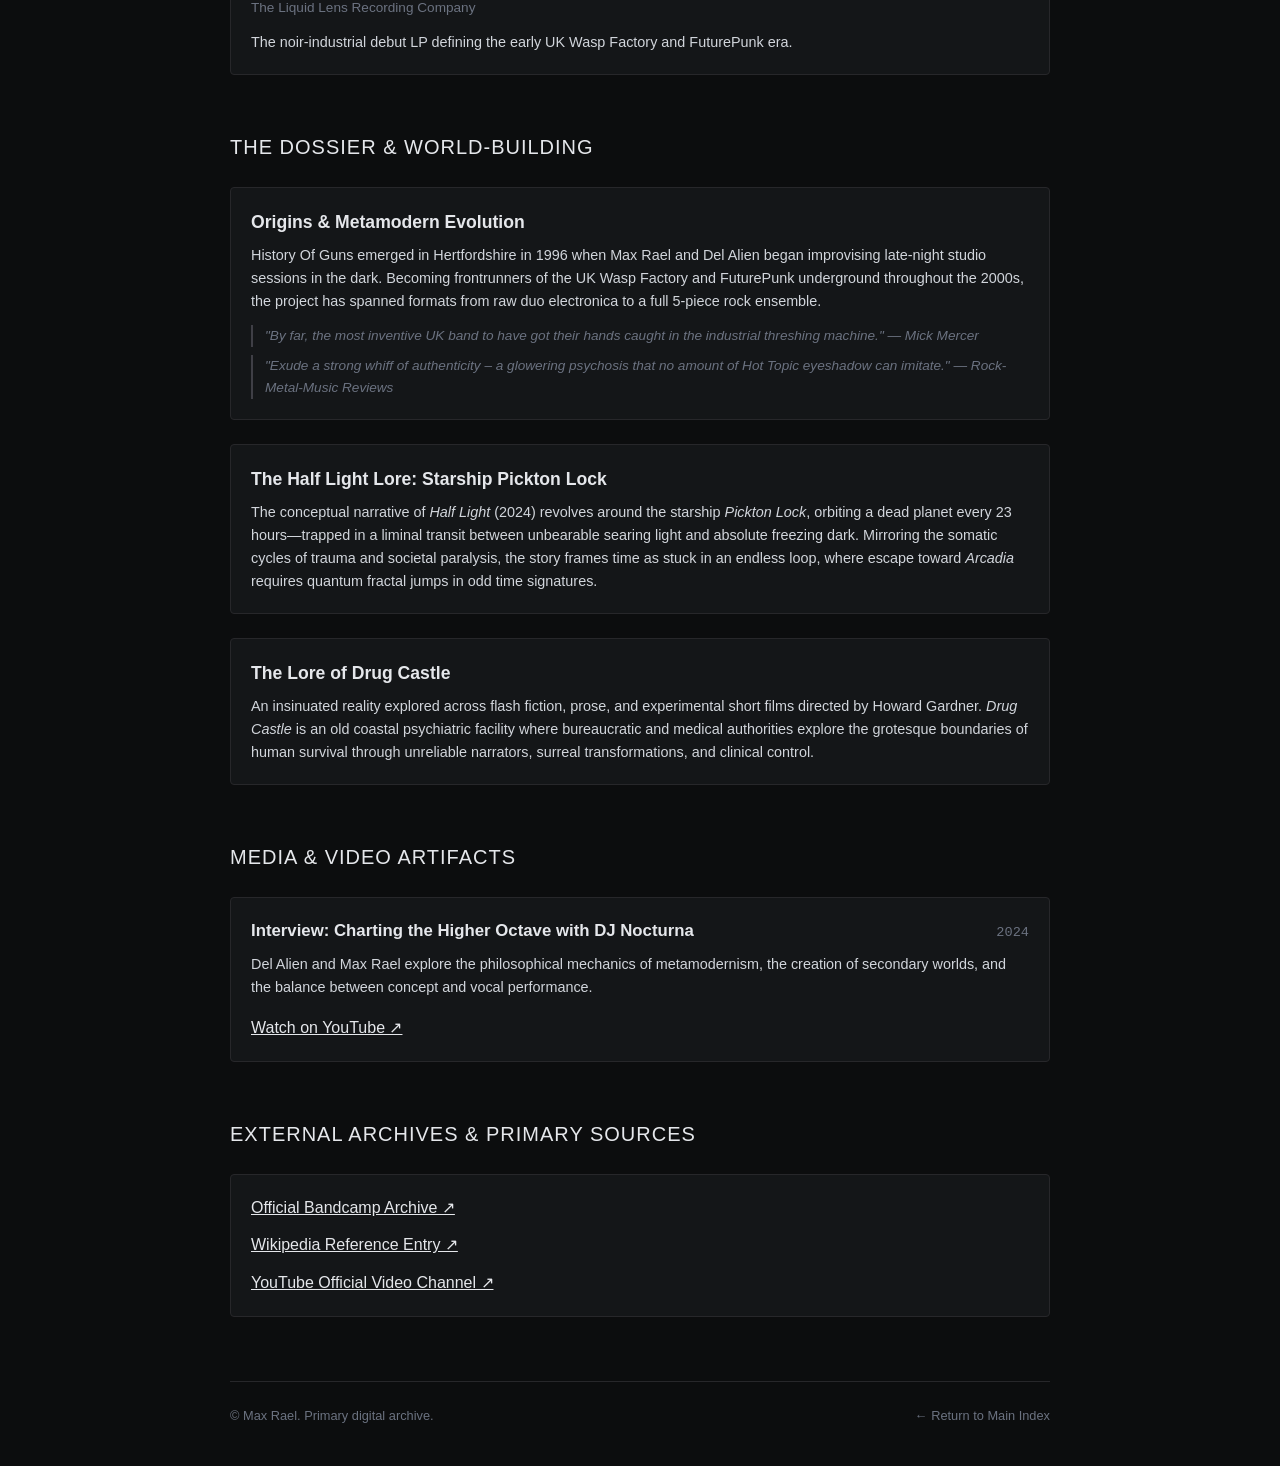
==== commit b644ba6c: "Rewrites to copy in the index pages" ====
--- a/historyofguns/index.html
+++ b/historyofguns/index.html
@@ -3,7 +3,7 @@
   <head>
     <meta charset="UTF-8" />
     <meta name="viewport" content="width=device-width, initial-scale=1.0" />
-    <title>History Of Guns — Archive Dossier | Max Rael</title>
+    <title>History Of Guns — Official Homepage | Max Rael</title>
     <style>
       :root {
         --bg-color: #0c0d0e;
@@ -197,7 +197,61 @@
         padding: 1.25rem;
         border-radius: 4px;
       }
-
+      /* Release Card Layout with Thumbnails */
+      .release-card-body {
+        display: flex;
+        gap: 1.25rem;
+        align-items: flex-start;
+      }
+
+      .release-thumb-link {
+        flex-shrink: 0;
+        display: block;
+        text-decoration: none;
+      }
+      .release-thumb {
+        width: 100px;
+        height: 100px;
+        object-fit: cover;
+        border-radius: 4px;
+        border: 1px solid var(--border-color);
+        background-color: #000;
+        transition:
+          transform 0.2s ease,
+          border-color 0.2s ease;
+      }
+
+      .release-thumb-link:hover .release-thumb {
+        transform: scale(1.03);
+        border-color: var(--accent-color);
+      }
+
+      .release-content {
+        flex-grow: 1;
+      }
+
+      .release-title-link {
+        color: var(--accent-color);
+        text-decoration: none;
+        transition: color 0.2s ease;
+      }
+
+      .release-title-link:hover {
+        color: #ffffff;
+        text-decoration: underline;
+      }
+
+      /* Mobile Responsiveness: Stack thumbnail above on narrow screens */
+      @media (max-width: 560px) {
+        .release-card-body {
+          flex-direction: column;
+          align-items: center;
+        }
+        .release-thumb {
+          width: 140px;
+          height: 140px;
+        }
+      }
       .release-header {
         display: flex;
         justify-content: space-between;
@@ -314,7 +368,7 @@
         </nav>
       </header>
 
-      <!-- Main Dossier Heading -->
+      <!-- Main Heading -->
       <main>
         <section class="dossier-intro">
           <div class="brand-banner">
@@ -329,24 +383,26 @@
             England's Finest Metamodernist Industrial Band
           </p>
           <p class="lead-text">
-            Characterised by a genre-blurring variety of styles and approaches
-            viewed through their singularly unique industrial lens, navigating
-            the tension between existential confrontation and an enduring core
-            of hope.
+            Centered around the core creative relationship between vocalist Del
+            Alien and musician Max Rael, History Of Guns are known for their
+            original genre-blurring variety of styles and approaches viewed
+            through their singularly unique and authentic industrial lens,
+            navigating the tension between existential horror and an enduring
+            core of hope.
           </p>
         </section>
 
         <!-- Artifact Filter Bar -->
         <nav class="artifact-filters">
-          <a href="#discography">Core Releases</a>
-          <a href="#dossier">Dossier</a>
+          <a href="#discography">Core Six Original Albums</a>
+          <a href="#dossier">Philosophy & World-Building</a>
           <a href="#media">Media</a>
           <a href="#archives">External Links</a>
         </nav>
 
         <!-- Studio Releases Section -->
         <section id="discography" class="section-block">
-          <h2>Core Releases</h2>
+          <h2>Core Six Original Albums</h2>
           <div class="release-list">
             <article class="release-card">
               <div class="release-header">
@@ -355,9 +411,11 @@
               </div>
               <div class="release-meta">Liquid Len Recording Company</div>
               <p class="release-desc">
-                Coming full circle, released on the summer solstice, June 20,
-                2024, a thematic and sonic sequel to their 2004 debut album,
-                Flashes of Light.
+                Coming full circle, an electronic album, a thematic and sonic
+                sequel to their 2004 debut album, Flashes of Light. Originally
+                planned as the follow-up to 2008's Acedia it was resurrected,
+                reworked and released on the summer solstice, June 20, 2024.
+                Introducing Caden Clarkson on guitar.
               </p>
               <div class="quote-block">
                 "...a collection of songs that sit on the interface between
@@ -376,20 +434,27 @@
               </div>
               <div class="release-meta">Liquid Len Recording Company</div>
               <p class="release-desc">
-                The return after a decade hiatus. Polished, dramatic production
-                exploring existential confrontation, recovery, and persistence.
+                The return after a decade hiatus. A guitar-based collaboration
+                with guitarist Jamu bringing a metal sensibility.
               </p>
             </article>
 
             <article class="release-card">
               <div class="release-header">
-                <span class="release-title">Album 4</span>
+                <span class="release-title"
+                  >Album 4: Whatever You Do, Don't Turn Up At Twelve</span
+                >
                 <span class="release-year">2012</span>
               </div>
               <div class="release-meta">Independent</div>
               <p class="release-desc">
-                A polarizing document of disintegration; raw, abrasive, and
-                honest.
+                A polarising album of disintegration. Raw, abrasive, and honest,
+                consuming and integrating additional styles and genres into the
+                melting pot. Includes the glam-goth-disco of "Friday Night,
+                After Work", alongside the high energy punk of the live band
+                sound on "Kicking Down the Doors" and "Who Controls You?", and a
+                return to the Flashes of Light style of an episodic journey
+                piece in "Departure, Journey, Arrival"
               </p>
             </article>
 
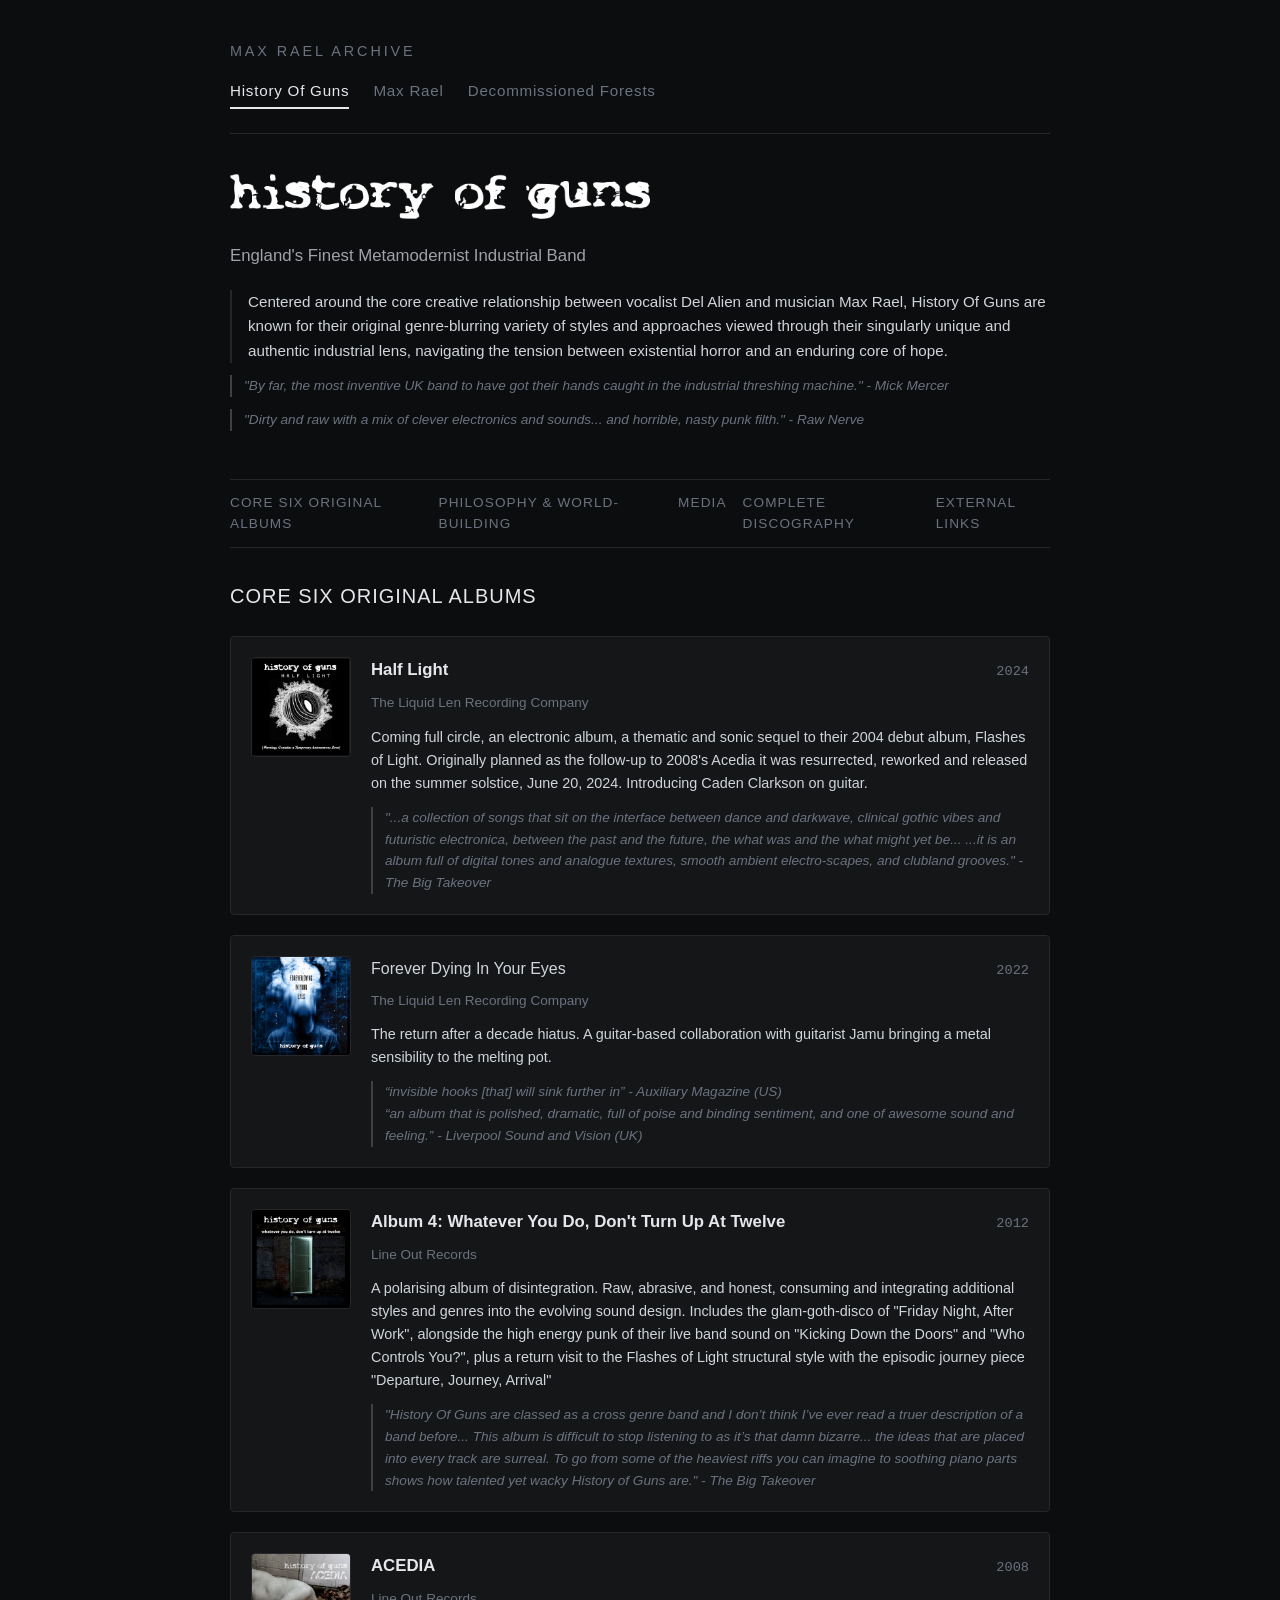
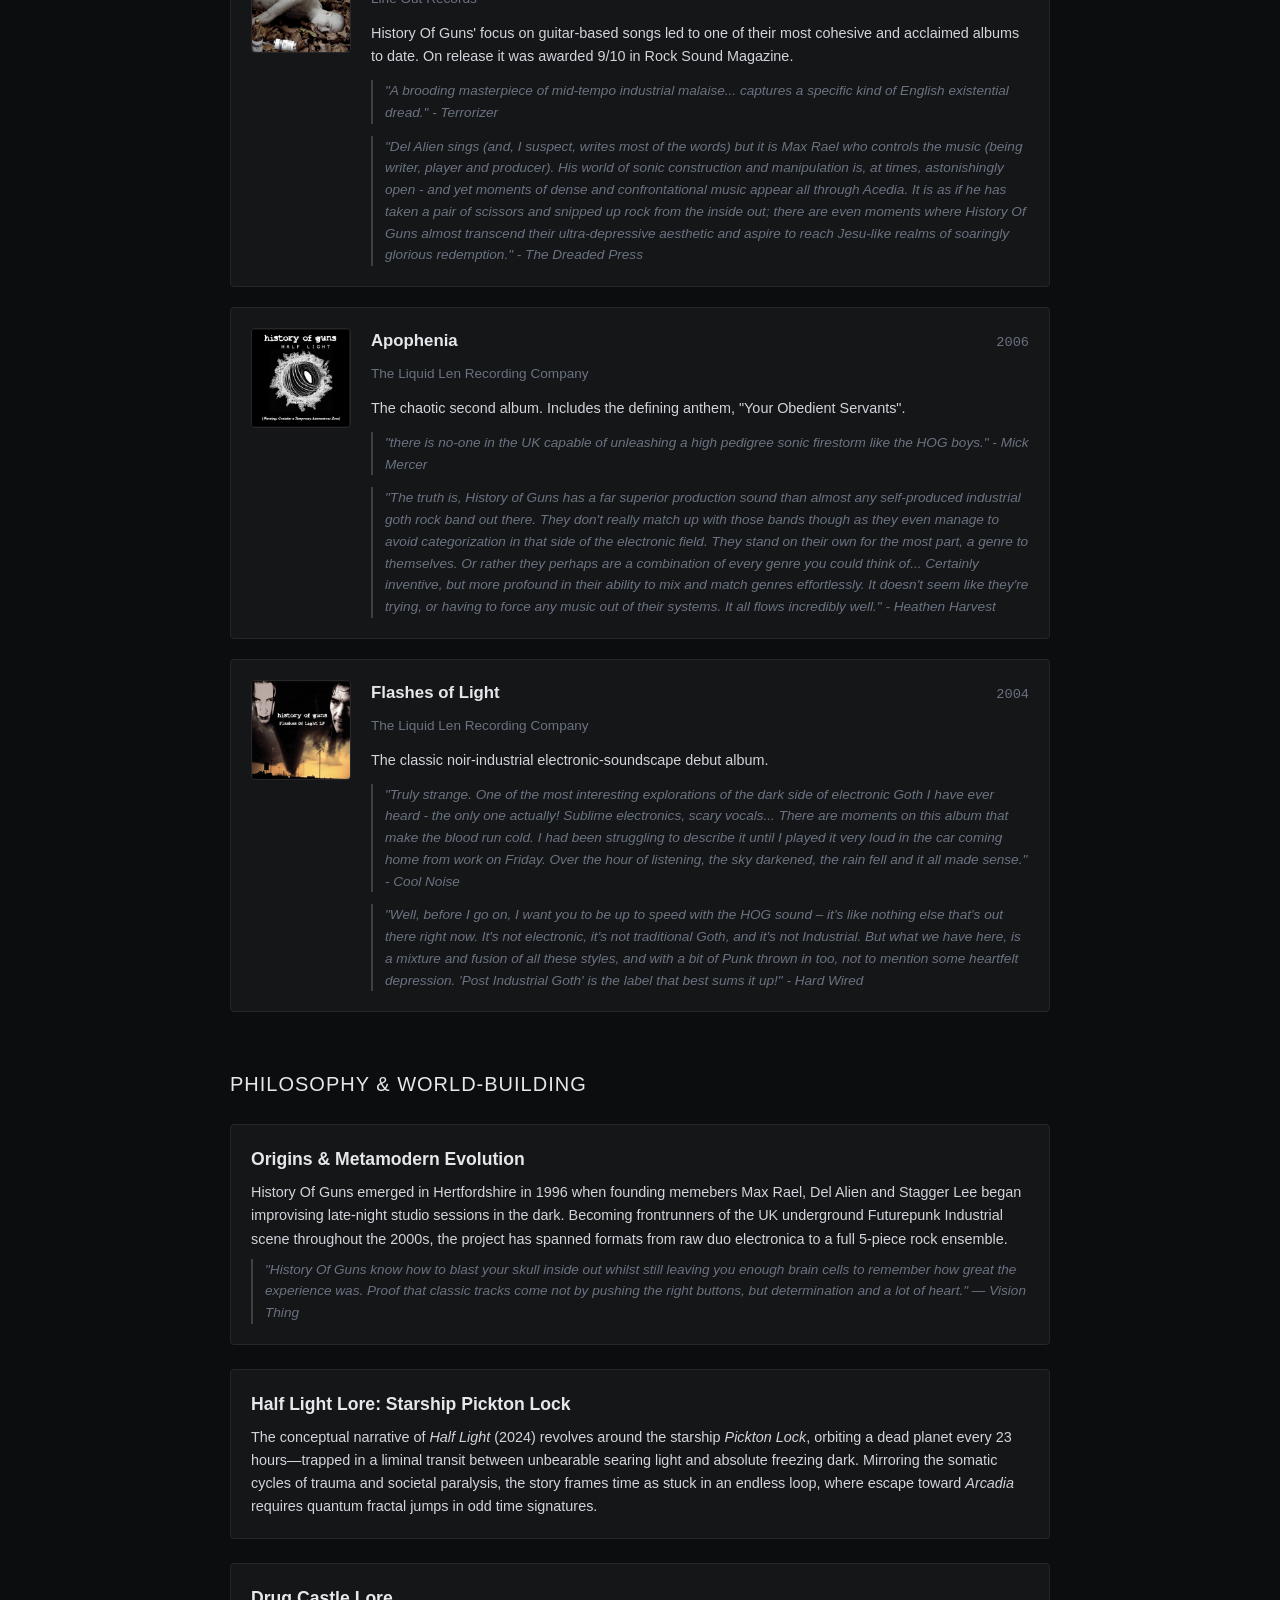
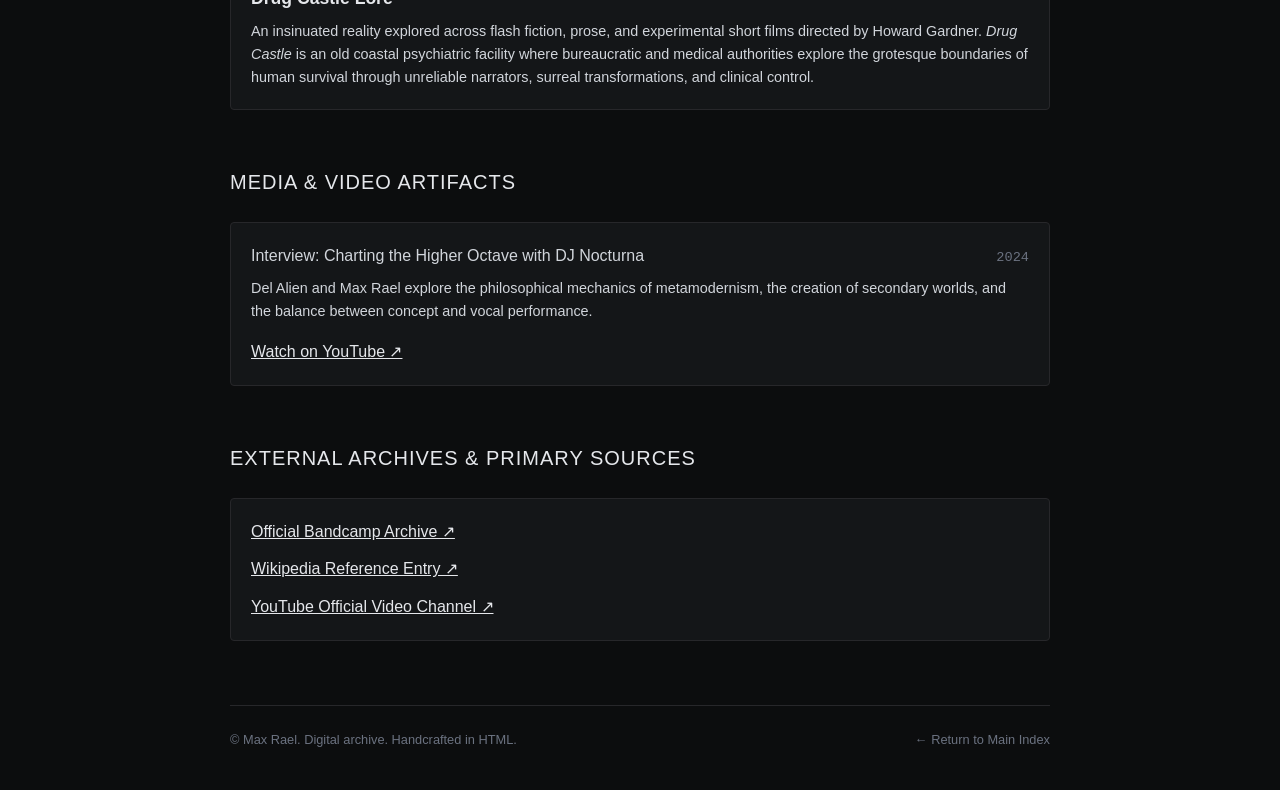
==== commit 139dc5c5: "Adding HOG discography, and Max Rael index pages." ====
--- a/historyofguns/index.html
+++ b/historyofguns/index.html
@@ -3,368 +3,18 @@
   <head>
     <meta charset="UTF-8" />
     <meta name="viewport" content="width=device-width, initial-scale=1.0" />
-    <title>History Of Guns — Official Homepage | Max Rael</title>
-    <style>
-      :root {
-        --bg-color: #0c0d0e;
-        --panel-bg: #141618;
-        --text-color: #d1d5db;
-        --accent-color: #e5e7eb;
-        --subtle-text: #6b7280;
-        --border-color: #27272a;
-        --highlight: #a1a1aa;
-      }
-
-      * {
-        box-sizing: border-box;
-        margin: 0;
-        padding: 0;
-      }
-
-      body {
-        background-color: var(--bg-color);
-        color: var(--text-color);
-        font-family:
-          -apple-system, BlinkMacSystemFont, "Segoe UI", Roboto,
-          "Helvetica Neue", Arial, sans-serif;
-        line-height: 1.6;
-        padding: 2.5rem 1.5rem;
-        display: flex;
-        justify-content: center;
-      }
-
-      .container {
-        max-width: 820px;
-        width: 100%;
-      }
-
-      /* Responsive Logo Banner */
-      .brand-banner {
-        width: 100%;
-        margin-bottom: 1.5rem;
-        text-align: left;
-      }
-
-      .responsive-logo {
-        max-width: 100%; /* Never exceeds the screen width */
-        width: 420px; /* Sets a balanced max display size on desktop */
-        height: auto; /* Preserves original aspect ratio perfectly */
-        display: block;
-        margin: 0;
-      }
-
-      /* Accessible hidden header */
-      .visually-hidden {
-        position: absolute;
-        width: 1px;
-        height: 1px;
-        padding: 0;
-        margin: -1px;
-        overflow: hidden;
-        clip: rect(0, 0, 0, 0);
-        border: 0;
-      }
-
-      /* Top Brand Navigation */
-      .site-header {
-        border-bottom: 1px solid var(--border-color);
-        padding-bottom: 1.5rem;
-        margin-bottom: 2.5rem;
-      }
-
-      .site-title {
-        font-size: 0.9rem;
-        letter-spacing: 0.2em;
-        text-transform: uppercase;
-        color: var(--subtle-text);
-        margin-bottom: 1rem;
-      }
-
-      .site-title a {
-        color: var(--subtle-text);
-        text-decoration: none;
-        transition: color 0.2s ease;
-      }
-
-      .site-title a:hover {
-        color: var(--accent-color);
-      }
-
-      /* Primary Matrix Navigation */
-      .matrix-nav {
-        display: flex;
-        gap: 1.5rem;
-        flex-wrap: wrap;
-        font-size: 0.95rem;
-        letter-spacing: 0.05em;
-      }
-
-      .matrix-nav a {
-        color: var(--subtle-text);
-        text-decoration: none;
-        padding-bottom: 0.25rem;
-        border-bottom: 2px solid transparent;
-        transition: all 0.2s ease;
-      }
-
-      .matrix-nav a:hover {
-        color: var(--accent-color);
-      }
-
-      .matrix-nav a.active {
-        color: var(--accent-color);
-        border-bottom-color: var(--accent-color);
-        font-weight: 500;
-      }
-
-      /* Section Header */
-      .dossier-intro {
-        margin-bottom: 3rem;
-      }
-
-      h1 {
-        font-size: 2rem;
-        font-weight: 600;
-        letter-spacing: 0.02em;
-        color: var(--accent-color);
-        margin-bottom: 0.75rem;
-      }
-
-      .dossier-subtitle {
-        font-size: 1.05rem;
-        color: var(--highlight);
-        margin-bottom: 1.25rem;
-      }
-
-      .lead-text {
-        color: var(--text-color);
-        font-size: 0.95rem;
-        border-left: 2px solid var(--border-color);
-        padding-left: 1rem;
-        margin-top: 1rem;
-      }
-
-      /* Sub-navigation Filters */
-      .artifact-filters {
-        display: flex;
-        gap: 1rem;
-        margin: 2rem 0;
-        padding: 0.75rem 0;
-        border-top: 1px solid var(--border-color);
-        border-bottom: 1px solid var(--border-color);
-        font-size: 0.85rem;
-        letter-spacing: 0.08em;
-        text-transform: uppercase;
-      }
-
-      .artifact-filters a {
-        color: var(--subtle-text);
-        text-decoration: none;
-        transition: color 0.2s ease;
-      }
-
-      .artifact-filters a:hover {
-        color: var(--accent-color);
-      }
-
-      /* Section Block */
-      .section-block {
-        margin-bottom: 3.5rem;
-      }
-
-      h2 {
-        font-size: 1.25rem;
-        font-weight: 500;
-        letter-spacing: 0.05em;
-        color: var(--accent-color);
-        text-transform: uppercase;
-        margin-bottom: 1.5rem;
-        display: flex;
-        align-items: center;
-        gap: 0.5rem;
-      }
-
-      /* Catalog / Discography Grid */
-      .release-list {
-        display: grid;
-        grid-template-columns: 1fr;
-        gap: 1.25rem;
-      }
-
-      .release-card {
-        background-color: var(--panel-bg);
-        border: 1px solid var(--border-color);
-        padding: 1.25rem;
-        border-radius: 4px;
-      }
-      /* Release Card Layout with Thumbnails */
-      .release-card-body {
-        display: flex;
-        gap: 1.25rem;
-        align-items: flex-start;
-      }
-
-      .release-thumb-link {
-        flex-shrink: 0;
-        display: block;
-        text-decoration: none;
-      }
-      .release-thumb {
-        width: 100px;
-        height: 100px;
-        object-fit: cover;
-        border-radius: 4px;
-        border: 1px solid var(--border-color);
-        background-color: #000;
-        transition:
-          transform 0.2s ease,
-          border-color 0.2s ease;
-      }
-
-      .release-thumb-link:hover .release-thumb {
-        transform: scale(1.03);
-        border-color: var(--accent-color);
-      }
-
-      .release-content {
-        flex-grow: 1;
-      }
-
-      .release-title-link {
-        color: var(--accent-color);
-        text-decoration: none;
-        transition: color 0.2s ease;
-      }
-
-      .release-title-link:hover {
-        color: #ffffff;
-        text-decoration: underline;
-      }
-
-      /* Mobile Responsiveness: Stack thumbnail above on narrow screens */
-      @media (max-width: 560px) {
-        .release-card-body {
-          flex-direction: column;
-          align-items: center;
-        }
-        .release-thumb {
-          width: 140px;
-          height: 140px;
-        }
-      }
-      .release-header {
-        display: flex;
-        justify-content: space-between;
-        align-items: baseline;
-        margin-bottom: 0.5rem;
-        flex-wrap: wrap;
-        gap: 0.5rem;
-      }
-
-      .release-title {
-        font-size: 1.05rem;
-        font-weight: 600;
-        color: var(--accent-color);
-      }
-
-      .release-year {
-        font-size: 0.85rem;
-        color: var(--subtle-text);
-        font-family: monospace;
-      }
-
-      .release-meta {
-        font-size: 0.85rem;
-        color: var(--subtle-text);
-        margin-bottom: 0.75rem;
-      }
-
-      .release-desc {
-        font-size: 0.9rem;
-        color: var(--text-color);
-      }
-
-      .quote-block {
-        margin-top: 0.75rem;
-        font-size: 0.85rem;
-        font-style: italic;
-        color: var(--subtle-text);
-        border-left: 2px solid #3f3f46;
-        padding-left: 0.75rem;
-      }
-
-      /* Footer */
-      footer {
-        margin-top: 4rem;
-        padding-top: 1.5rem;
-        border-top: 1px solid var(--border-color);
-        font-size: 0.8rem;
-        color: var(--subtle-text);
-        display: flex;
-        justify-content: space-between;
-        align-items: center;
-        flex-wrap: wrap;
-        gap: 1rem;
-      }
-
-      footer a {
-        color: var(--subtle-text);
-        text-decoration: none;
-      }
-
-      footer a:hover {
-        color: var(--accent-color);
-      }
-      /* Media Image Grid */
-      .image-gallery {
-        display: grid;
-        grid-template-columns: repeat(auto-fit, minmax(220px, 1fr));
-        gap: 1rem;
-        margin-top: 1.25rem;
-      }
-
-      .gallery-item {
-        background: #000;
-        border: 1px solid var(--border-color);
-        border-radius: 4px;
-        overflow: hidden;
-        display: flex;
-        flex-direction: column;
-      }
-
-      .gallery-item img {
-        width: 100%;
-        height: 180px;
-        object-fit: cover;
-        filter: grayscale(100%) contrast(115%);
-        transition:
-          filter 0.3s ease,
-          transform 0.3s ease;
-      }
-
-      .gallery-item:hover img {
-        filter: grayscale(40%) contrast(110%);
-        transform: scale(1.02);
-      }
-
-      .gallery-caption {
-        padding: 0.6rem 0.8rem;
-        font-size: 0.8rem;
-        color: var(--subtle-text);
-        border-top: 1px solid var(--border-color);
-        background: var(--panel-bg);
-      }
-    </style>
+    <title>History Of Guns — Official Homepage</title>
+    <link rel="stylesheet" href="../css/style.css">
   </head>
   <body>
     <div class="container">
       <!-- Site Header & Master Navigation -->
       <header class="site-header">
-        <div class="site-title"><a href="/">Max Rael Archive</a></div>
+        <div class="site-title"><a href="../index.html">Max Rael Archive</a></div>
         <nav class="matrix-nav">
-          <a href="/historyofguns/" class="active">History Of Guns</a>
-          <a href="/maxrael/">Max Rael</a>
-          <a href="/decommissionedforests/">Decommissioned Forests</a>
+          <a href="index.html" class="active">History Of Guns</a>
+          <a href="../maxrael/index.html">Max Rael</a>
+          <a href="#" class="placeholder" title="In development">Decommissioned Forests</a>
         </nav>
       </header>
 
@@ -390,13 +40,21 @@
             navigating the tension between existential horror and an enduring
             core of hope.
           </p>
-        </section>
+          <div class="quote-block">
+              "By far, the most inventive UK band to have got their hands caught
+              in the industrial threshing machine." - Mick Mercer
+            </div>
+            <div class="quote-block">
+            "Dirty and raw with a mix of clever electronics and sounds... and horrible, nasty punk filth." - Raw Nerve
+            </div> 
+          </section>
 
         <!-- Artifact Filter Bar -->
         <nav class="artifact-filters">
           <a href="#discography">Core Six Original Albums</a>
           <a href="#dossier">Philosophy & World-Building</a>
           <a href="#media">Media</a>
+          <a href="discog.html">Complete Discography</a>
           <a href="#archives">External Links</a>
         </nav>
 
@@ -405,11 +63,21 @@
           <h2>Core Six Original Albums</h2>
           <div class="release-list">
             <article class="release-card">
+          <div class="release-card-body">
+            <!-- Clickable Album Cover Thumbnail -->
+            <a href="album-half-light.html" class="release-thumb-link" title="Explore Half Light (2024)">
+              <img src="images/half_light_thumb.jpg" alt="Half Light album cover" class="release-thumb">
+            </a>
+
+            <!-- Release Details & Clickable Title -->
+            <div class="release-content">
               <div class="release-header">
-                <span class="release-title">Half Light</span>
+                <span class="release-title">
+                    <a href="album-half-light.html" class="release-title-link">Half Light</a>
+                </span>
                 <span class="release-year">2024</span>
               </div>
-              <div class="release-meta">Liquid Len Recording Company</div>
+              <div class="release-meta">The Liquid Len Recording Company</div>
               <p class="release-desc">
                 Coming full circle, an electronic album, a thematic and sonic
                 sequel to their 2004 debut album, Flashes of Light. Originally
@@ -423,86 +91,156 @@
                 electronica, between the past and the future, the what was and
                 the what might yet be... ...it is an album full of digital tones
                 and analogue textures, smooth ambient electro-scapes, and
-                clubland grooves." — The Big Takeover
-              </div>
-            </article>
-
-            <article class="release-card">
-              <div class="release-header">
-                <span class="release-title">Forever Dying In Your Eyes</span>
-                <span class="release-year">2022</span>
-              </div>
-              <div class="release-meta">Liquid Len Recording Company</div>
-              <p class="release-desc">
-                The return after a decade hiatus. A guitar-based collaboration
-                with guitarist Jamu bringing a metal sensibility.
-              </p>
-            </article>
-
-            <article class="release-card">
-              <div class="release-header">
-                <span class="release-title"
-                  >Album 4: Whatever You Do, Don't Turn Up At Twelve</span
+                clubland grooves." - The Big Takeover
+              </div>
+            </article>
+
+            <article class="release-card">
+              <!-- 1. START THE FLEXWRAPPER HERE -->
+              <div class="release-card-body">
+                <!-- Thumbnail Link -->
+                <a href="album-forever.html" class="release-thumb-link" title="Explore Forever Dying In Your Eyes (2022)">
+                  <img src="images/forever_dying_thumb.jpg" alt="Forever Dying In Your Eyes album cover" class="release-thumb">
+                </a>
+                <!-- 2. WRAP ALL TEXT ELEMENTS IN RELEASE-CONTENT -->
+                <div class="release-content">
+                  <div class="release-header">
+                    <span class="release-title">Forever Dying In Your Eyes</span>
+                    <span class="release-year">2022</span>
+                  </div>
+
+                  <div class="release-meta">The Liquid Len Recording Company</div>
+                    <p class="release-desc">
+                      The return after a decade hiatus. A guitar-based collaboration
+                      with guitarist Jamu bringing a metal sensibility to the melting pot.
+                    </p>
+                  <div class="quote-block">
+                    “invisible hooks [that] will sink further in” - Auxiliary Magazine (US) 
+                    <br>“an album that is polished, dramatic, full of poise and binding sentiment, and one of awesome sound and feeling.” - Liverpool Sound and Vision (UK)
+                  </div>
+                </div>
+              </div>
+            </article>
+
+            <article class="release-card">
+              <!-- 1. START THE FLEXWRAPPER HERE -->
+              <div class="release-card-body">
+                <!-- Thumbnail Link -->
+                <a href="album-album4.html" class="release-thumb-link" title="Explore Album 4 (2012)">
+                  <img src="images/album4_thumb.jpg" alt="Album 4 album cover" class="release-thumb">
+                </a>
+                <!-- 2. WRAP ALL TEXT ELEMENTS IN RELEASE-CONTENT -->
+                <div class="release-content">
+                  <div class="release-header">
+                    <span class="release-title"><a href="album-album4.html" class="release-title-link">Album 4: Whatever You Do, Don't Turn Up At Twelve</a></span
                 >
-                <span class="release-year">2012</span>
-              </div>
-              <div class="release-meta">Independent</div>
-              <p class="release-desc">
-                A polarising album of disintegration. Raw, abrasive, and honest,
-                consuming and integrating additional styles and genres into the
-                melting pot. Includes the glam-goth-disco of "Friday Night,
-                After Work", alongside the high energy punk of the live band
-                sound on "Kicking Down the Doors" and "Who Controls You?", and a
-                return to the Flashes of Light style of an episodic journey
-                piece in "Departure, Journey, Arrival"
-              </p>
-            </article>
-
-            <article class="release-card">
-              <div class="release-header">
-                <span class="release-title">ACEDIA</span>
-                <span class="release-year">2008</span>
-              </div>
-              <div class="release-meta">Line Out Records</div>
-              <p class="release-desc">
-                Mid-tempo industrial malaise and existential dread. Mark of the
-                label transition.
-              </p>
-              <div class="quote-block">
+                    <span class="release-year">2012</span>
+                  </div>
+                  <div class="release-meta">Line Out Records</div>
+                  <p class="release-desc">
+                     A polarising album of disintegration. Raw, abrasive, and honest,
+                    consuming and integrating additional styles and genres into the
+                    evolving sound design. Includes the glam-goth-disco of "Friday Night,
+                    After Work", alongside the high energy punk of their live band
+                    sound on "Kicking Down the Doors" and "Who Controls You?", plus a
+                    return visit to the Flashes of Light structural style with the episodic 
+                    journey piece "Departure, Journey, Arrival"
+                  </p>
+                  <div class="quote-block">
+                    "History Of Guns are classed as a cross genre band and I don’t think I’ve ever 
+                     read a truer description of a band before... This album is difficult to stop listening 
+                     to as it’s that damn bizarre... the ideas that are placed into every track are surreal. 
+                     To go from some of the heaviest riffs you can imagine to soothing piano parts shows how talented 
+                     yet wacky History of Guns are." - The Big Takeover                   
+                  </div>
+                </div>
+              </div> 
+            </article>
+
+            <article class="release-card">
+              <!-- 1. START THE FLEXWRAPPER HERE -->
+              <div class="release-card-body">
+                <!-- Clickable Album Cover Thumbnail -->
+                <a href="album-acedia.html" class="release-thumb-link" title="Explore Acedia (2008)">
+                  <img src="images/acedia_thumb.jpg" alt="Acedia album cover" class="release-thumb">
+                </a>
+                <!-- Release Details & Clickable Title -->
+                <div class="release-content">
+                 <div class="release-header">
+                  <span class="release-title"><a href="album-acedia.html" class="release-title-link">ACEDIA</a></span>
+                  <span class="release-year">2008</span>
+                 </div>
+                <div class="release-meta">Line Out Records</div>
+                <p class="release-desc">
+                History Of Guns' focus on guitar-based songs led to one of their most cohesive and acclaimed albums to date. 
+                On release it was awarded 9/10 in Rock Sound Magazine. 
+                </p>
+                <div class="quote-block">
                 "A brooding masterpiece of mid-tempo industrial malaise...
-                captures a specific kind of English existential dread." —
-                Terrorizer
-              </div>
-            </article>
-
-            <article class="release-card">
-              <div class="release-header">
-                <span class="release-title">Apophenia</span>
-                <span class="release-year">2006</span>
-              </div>
-              <div class="release-meta">Independent / Line Out Records</div>
-              <p class="release-desc">
-                Genre fragmentation featuring the defining anthem "Your Obedient
-                Servants".
-              </p>
-            </article>
-
-            <article class="release-card">
-              <div class="release-header">
-                <span class="release-title">Flashes of Light</span>
+                captures a specific kind of English existential dread." - Terrorizer
+                </div>
+                <div class="quote-block">
+                "Del Alien sings (and, I suspect, writes most of the words) but it is Max Rael who controls the music (being writer, player and producer). His world of sonic construction and manipulation is, at times, astonishingly open - and yet moments of dense and confrontational music appear all through Acedia. It is as if he has taken a pair of scissors and snipped up rock from the inside out; there are even moments where History Of Guns almost transcend their ultra-depressive aesthetic and aspire to reach Jesu-like realms of soaringly glorious redemption." - The Dreaded Press
+              </div>
+              </div>
+              </div>
+            </article>
+
+            <article class="release-card">
+              <div class="release-card-body">
+              <!-- Clickable Album Cover Thumbnail -->
+              <a href="album-apophenia.html" class="release-thumb-link" title="Explore Half Light (2024)">
+               <img src="images/half_light_thumb.jpg" alt="Half Light album cover" class="release-thumb">
+              </a>
+              <!-- 2. WRAP ALL TEXT ELEMENTS IN RELEASE-CONTENT -->
+              <div class="release-content">
+                <div class="release-header">
+                 <span class="release-title"><a href="album-apophenia.html" class="release-title-link">Apophenia</a></span>
+                 <span class="release-year">2006</span>
+                </div>
+                <div class="release-meta">The Liquid Len Recording Company</div>
+                  <p class="release-desc">
+                    The chaotic second album. Includes the defining anthem, "Your Obedient
+                     Servants".
+                  </p>
+                
+                <div class="quote-block">
+                 "there is no-one in the UK capable of unleashing a high pedigree sonic firestorm like the HOG boys." - Mick Mercer 
+              </div>
+                              <div class="quote-block">
+            "The truth is, History of Guns has a far superior production sound than almost any self-produced industrial goth rock band out there. They don't really match up with those bands though as they even manage to avoid categorization in that side of the electronic field. They stand on their own for the most part, a genre to themselves. Or rather they perhaps are a combination of every genre you could think of... Certainly inventive, but more profound in their ability to mix and match genres effortlessly. It doesn't seem like they're trying, or having to force any music out of their systems. It all flows incredibly well." - Heathen Harvest
+            </div>
+            </div>
+                </div>
+            </article>
+
+            <article class="release-card">
+             <div class="release-card-body">
+              <!-- Clickable Album Cover Thumbnail -->
+              <a href="album-flashes.html" class="release-thumb-link" title="Explore Flashes of Light (2004)">
+               <img src="images/flashes_thumb.jpg" alt="Flashes of Light album cover" class="release-thumb">
+              </a>
+
+              <!-- Release Details & Clickable Title -->
+              <div class="release-content">  
+               <div class="release-header">
+                <span class="release-title"><a href="album-flashes.html" class="release-title-link">Flashes of Light</a></span>
                 <span class="release-year">2004</span>
-              </div>
-              <div class="release-meta">The Liquid Lens Recording Company</div>
-              <p class="release-desc">
-                The noir-industrial debut LP defining the early UK Wasp Factory
-                and FuturePunk era.
-              </p>
+               </div>
+               <div class="release-meta">The Liquid Len Recording Company</div>
+                <p class="release-desc">
+                 The classic noir-industrial electronic-soundscape debut album.
+                </p>
+               
+               <div class="quote-block">"Truly strange. One of the most interesting explorations of the dark side of electronic Goth I have ever heard - the only one actually! Sublime electronics, scary vocals... There are moments on this album that make the blood run cold. I had been struggling to describe it until I played it very loud in the car coming home from work on Friday. Over the hour of listening, the sky darkened, the rain fell and it all made sense." - Cool Noise</div>
+               <div class="quote-block">"Well, before I go on, I want you to be up to speed with the HOG sound – it's like nothing else that's out there right now. It's not electronic, it's not traditional Goth, and it's not Industrial. But what we have here, is a mixture and fusion of all these styles, and with a bit of Punk thrown in too, not to mention some heartfelt depression. 'Post Industrial Goth' is the label that best sums it up!" - Hard Wired</div>
+             </div>
             </article>
           </div>
         </section>
         <!-- Dossier: History, Narratives, Critical Lore -->
         <section id="dossier" class="section-block">
-          <h2>The Dossier & World-Building</h2>
+          <h2>Philosophy & World-Building</h2>
 
           <!-- 1. Biography & Critical Reception -->
           <article class="release-card" style="margin-bottom: 1.5rem">
@@ -516,20 +254,15 @@
               Origins & Metamodern Evolution
             </h3>
             <p class="release-desc">
-              History Of Guns emerged in Hertfordshire in 1996 when Max Rael and
-              Del Alien began improvising late-night studio sessions in the
-              dark. Becoming frontrunners of the UK Wasp Factory and FuturePunk
-              underground throughout the 2000s, the project has spanned formats
+              History Of Guns emerged in Hertfordshire in 1996 when founding memebers 
+              Max Rael, Del Alien and Stagger Lee began improvising late-night studio 
+              sessions in the dark. Becoming frontrunners of the UK underground Futurepunk
+              Industrial scene throughout the 2000s, the project has spanned formats
               from raw duo electronica to a full 5-piece rock ensemble.
             </p>
-            <div class="quote-block">
-              "By far, the most inventive UK band to have got their hands caught
-              in the industrial threshing machine." — Mick Mercer
-            </div>
+            
             <div class="quote-block" style="margin-top: 0.5rem">
-              "Exude a strong whiff of authenticity – a glowering psychosis that
-              no amount of Hot Topic eyeshadow can imitate." — Rock-Metal-Music
-              Reviews
+              "History Of Guns know how to blast your skull inside out whilst still leaving you enough brain cells to remember how great the experience was. Proof that classic tracks come not by pushing the right buttons, but determination and a lot of heart." — Vision Thing
             </div>
           </article>
 
@@ -542,7 +275,7 @@
                 margin-bottom: 0.5rem;
               "
             >
-              The Half Light Lore: Starship Pickton Lock
+              Half Light Lore: Starship Pickton Lock
             </h3>
             <p class="release-desc">
               The conceptual narrative of <em>Half Light</em> (2024) revolves
@@ -565,7 +298,7 @@
                 margin-bottom: 0.5rem;
               "
             >
-              The Lore of Drug Castle
+              Drug Castle Lore
             </h3>
             <p class="release-desc">
               An insinuated reality explored across flash fiction, prose, and
@@ -634,7 +367,7 @@
               </li>
               <li>
                 <a
-                  href="https://www.youtube.com/@historyofguns"
+                  href="https://www.youtube.com/watch?v=WPaXtI0cIKg&list=PLx2bWRaDH5pyqkpFkQ772BtD4XsXRK-3u&pp=8AUB0gcJCW4DOCosWNinsAgC"
                   target="_blank"
                   style="color: var(--accent-color)"
                   >YouTube Official Video Channel ↗</a
@@ -647,8 +380,8 @@
 
       <!-- Footer -->
       <footer>
-        <span>&copy; Max Rael. Primary digital archive.</span>
-        <span><a href="/">← Return to Main Index</a></span>
+        <span>&copy; Max Rael. Digital archive. Handcrafted in HTML.</span>
+        <span><a href="../index.html">← Return to Main Index</a></span>
       </footer>
     </div>
   </body>
--- a/css/style.css
+++ b/css/style.css
@@ -0,0 +1,354 @@
+:root {
+    --bg-color: #0c0d0e;
+    --panel-bg: #141618;
+    --text-color: #d1d5db;
+    --accent-color: #e5e7eb;
+    --subtle-text: #6b7280;
+    --border-color: #27272a;
+    --highlight: #a1a1aa;
+}
+
+* {
+    box-sizing: border-box;
+    margin: 0;
+    padding: 0;
+}
+
+body {
+    background-color: var(--bg-color);
+    color: var(--text-color);
+    font-family: -apple-system, BlinkMacSystemFont, "Segoe UI", Roboto, "Helvetica Neue", Arial, sans-serif;
+    line-height: 1.6;
+    padding: 2.5rem 1.5rem;
+    display: flex;
+    justify-content: center;
+}
+
+.container {
+    max-width: 820px;
+    width: 100%;
+}
+
+/* Site Header & Navigation */
+.site-header {
+    border-bottom: 1px solid var(--border-color);
+    padding-bottom: 1.5rem;
+    margin-bottom: 2.5rem;
+}
+
+.site-title {
+    font-size: 0.9rem;
+    letter-spacing: 0.2em;
+    text-transform: uppercase;
+    color: var(--subtle-text);
+    margin-bottom: 1rem;
+}
+
+.site-title a {
+    color: var(--subtle-text);
+    text-decoration: none;
+    transition: color 0.2s ease;
+}
+
+.site-title a:hover {
+    color: var(--accent-color);
+}
+
+.matrix-nav {
+    display: flex;
+    gap: 1.5rem;
+    flex-wrap: wrap;
+    font-size: 0.95rem;
+    letter-spacing: 0.05em;
+}
+
+.matrix-nav a {
+    color: var(--subtle-text);
+    text-decoration: none;
+    padding-bottom: 0.25rem;
+    border-bottom: 2px solid transparent;
+    transition: all 0.2s ease;
+}
+
+.matrix-nav a:hover {
+    color: var(--accent-color);
+}
+
+.matrix-nav a.active {
+    color: var(--accent-color);
+    border-bottom-color: var(--accent-color);
+    font-weight: 500;
+}
+
+/* Logos & Headers */
+.brand-banner {
+    width: 100%;
+    margin-bottom: 1.5rem;
+    text-align: left;
+}
+
+.responsive-logo {
+    max-width: 100%;
+    width: 420px;
+    height: auto;
+    display: block;
+    margin: 0;
+}
+
+.visually-hidden {
+    position: absolute;
+    width: 1px;
+    height: 1px;
+    padding: 0;
+    margin: -1px;
+    overflow: hidden;
+    clip: rect(0, 0, 0, 0);
+    border: 0;
+}
+
+/* Homepage Cards */
+.project-cards {
+    display: grid;
+    grid-template-columns: 1fr;
+    gap: 1.5rem;
+    margin-top: 2rem;
+}
+
+.card {
+    background-color: var(--panel-bg);
+    border: 1px solid var(--border-color);
+    padding: 1.5rem;
+    border-radius: 4px;
+    text-decoration: none;
+    color: var(--text-color);
+    transition: border-color 0.2s ease, transform 0.2s ease;
+    display: block;
+}
+
+.card:hover {
+    border-color: var(--highlight);
+    transform: translateY(-2px);
+}
+
+.card-logo-container {
+    width: 100%;
+    margin-bottom: 0.75rem;
+}
+
+.card-logo {
+    max-width: 100%;
+    width: 280px;
+    height: auto;
+    display: block;
+}
+
+/* Dossier Layout & Section Blocks */
+.dossier-intro {
+    margin-bottom: 3rem;
+}
+
+.dossier-subtitle {
+    font-size: 1.05rem;
+    color: var(--highlight);
+    margin-bottom: 1.25rem;
+}
+.hero {
+    margin: 2rem 0 3rem 0; /* 2rem top, 0 sides, 3rem bottom */
+} 
+.lead-text {
+    color: var(--text-color);
+    font-size: 0.95rem;
+    border-left: 2px solid var(--border-color);
+    padding-left: 1rem;
+    margin-top: 1rem;
+}
+
+.artifact-filters {
+    display: flex;
+    gap: 1rem;
+    margin: 2rem 0;
+    padding: 0.75rem 0;
+    border-top: 1px solid var(--border-color);
+    border-bottom: 1px solid var(--border-color);
+    font-size: 0.85rem;
+    letter-spacing: 0.08em;
+    text-transform: uppercase;
+}
+
+.artifact-filters a {
+    color: var(--subtle-text);
+    text-decoration: none;
+    transition: color 0.2s ease;
+}
+
+.artifact-filters a:hover {
+    color: var(--accent-color);
+}
+
+.section-block {
+    margin-bottom: 3.5rem;
+}
+
+h1 {
+    font-size: 2rem;
+    font-weight: 600;
+    letter-spacing: 0.02em;
+    color: var(--accent-color);
+    margin-bottom: 0.75rem;
+}
+
+h2 {
+    font-size: 1.25rem;
+    font-weight: 500;
+    letter-spacing: 0.05em;
+    color: var(--accent-color);
+    text-transform: uppercase;
+    margin-bottom: 1.5rem;
+}
+
+/* Catalog / Discography Grid & Thumbnails */
+.release-list {
+    display: grid;
+    grid-template-columns: 1fr;
+    gap: 1.25rem;
+}
+
+.release-card {
+    background-color: var(--panel-bg);
+    border: 1px solid var(--border-color);
+    padding: 1.25rem;
+    border-radius: 4px;
+}
+
+.release-card-body {
+    display: flex;
+    gap: 1.25rem;
+    align-items: flex-start;
+}
+
+.release-thumb-link {
+    flex-shrink: 0;
+    display: block;
+    text-decoration: none;
+}
+
+.release-thumb {
+    width: 100px;
+    height: 100px;
+    object-fit: cover;
+    border-radius: 4px;
+    border: 1px solid var(--border-color);
+    background-color: #000;
+    transition: transform 0.2s ease, border-color 0.2s ease;
+}
+
+.release-thumb-link:hover .release-thumb {
+    transform: scale(1.03);
+    border-color: var(--accent-color);
+}
+
+.release-content {
+    flex-grow: 1;
+}
+
+.release-header {
+    display: flex;
+    justify-content: space-between;
+    align-items: baseline;
+    margin-bottom: 0.5rem;
+    flex-wrap: wrap;
+    gap: 0.5rem;
+}
+
+.release-title-link {
+    color: var(--accent-color);
+    font-size: 1.05rem;
+    font-weight: 600;
+    text-decoration: none;
+    transition: color 0.2s ease;
+}
+
+.release-title-link:hover {
+    color: #ffffff;
+    text-decoration: underline;
+}
+
+.release-year {
+    font-size: 0.85rem;
+    color: var(--subtle-text);
+    font-family: monospace;
+}
+
+.release-meta {
+    font-size: 0.85rem;
+    color: var(--subtle-text);
+    margin-bottom: 0.75rem;
+}
+
+.release-desc {
+    font-size: 0.9rem;
+    color: var(--text-color);
+}
+.status {
+                        display: inline-block;
+                        padding: 8px 16px;
+                        border: 1px dashed #ff4a4a;
+                        margin-bottom: 1rem; or 1.25rem;
+                        color: #ff4a4a;
+                        font-size: 0.9rem;
+                        text-transform: uppercase;
+            }
+.quote-block {
+    margin-top: 0.75rem;
+    font-size: 0.85rem;
+    font-style: italic;
+    color: var(--subtle-text);
+    border-left: 2px solid #3f3f46;
+    padding-left: 0.75rem;
+}
+
+.badge-work {
+    display: inline-block;
+    font-size: 0.75rem;
+    font-family: monospace;
+    padding: 0.15rem 0.4rem;
+    background: #1e293b;
+    color: #38bdf8;
+    border-radius: 3px;
+    margin-left: 0.5rem;
+}
+
+footer {
+    margin-top: 4rem;
+    padding-top: 1.5rem;
+    border-top: 1px solid var(--border-color);
+    font-size: 0.8rem;
+    color: var(--subtle-text);
+    display: flex;
+    justify-content: space-between;
+    align-items: center;
+    flex-wrap: wrap;
+    gap: 1rem;
+}
+
+footer a {
+    color: var(--subtle-text);
+    text-decoration: none;
+}
+
+footer a:hover {
+    color: var(--accent-color);
+}
+
+/* Mobile Responsiveness */
+@media (max-width: 560px) {
+    .release-card-body {
+        flex-direction: column;
+        align-items: flex-start;
+    }
+    .release-thumb {
+        width: 120px;
+        height: 120px;
+        margin-bottom: 0.5rem;
+    }
+}
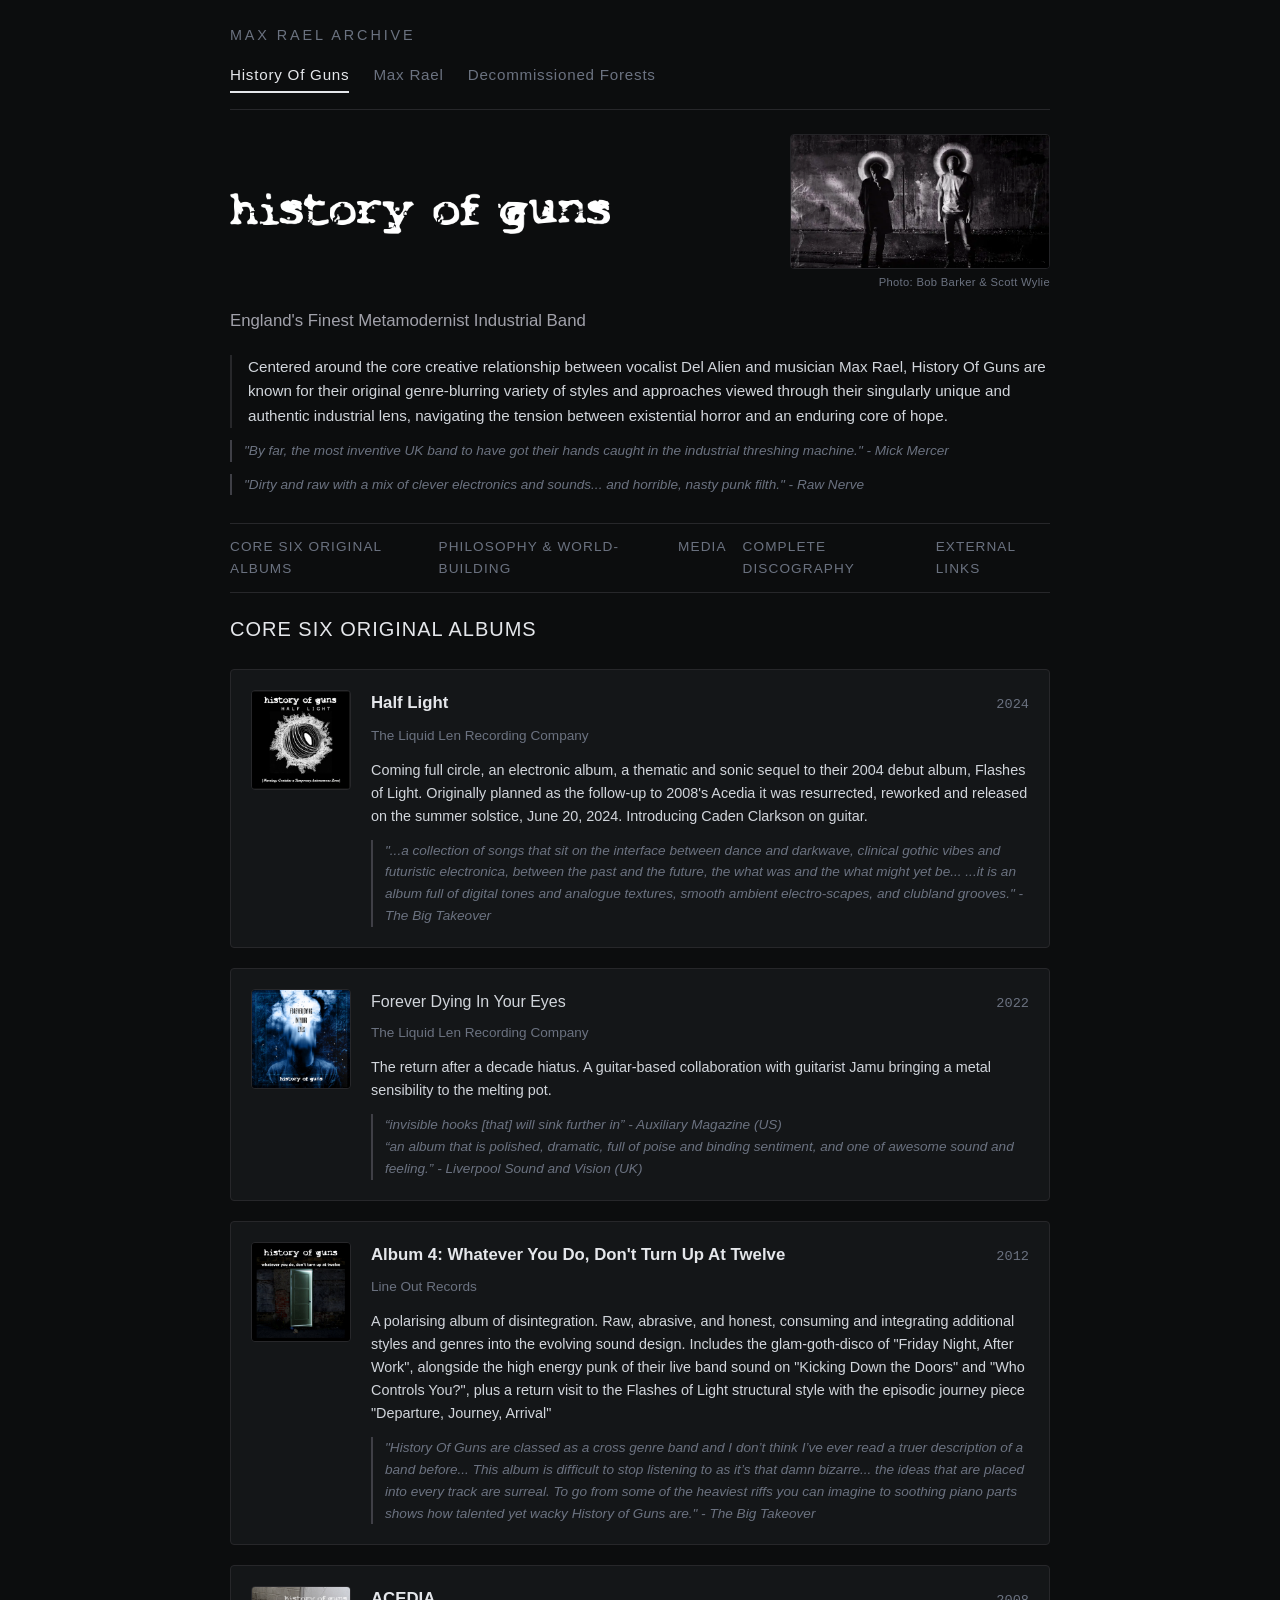
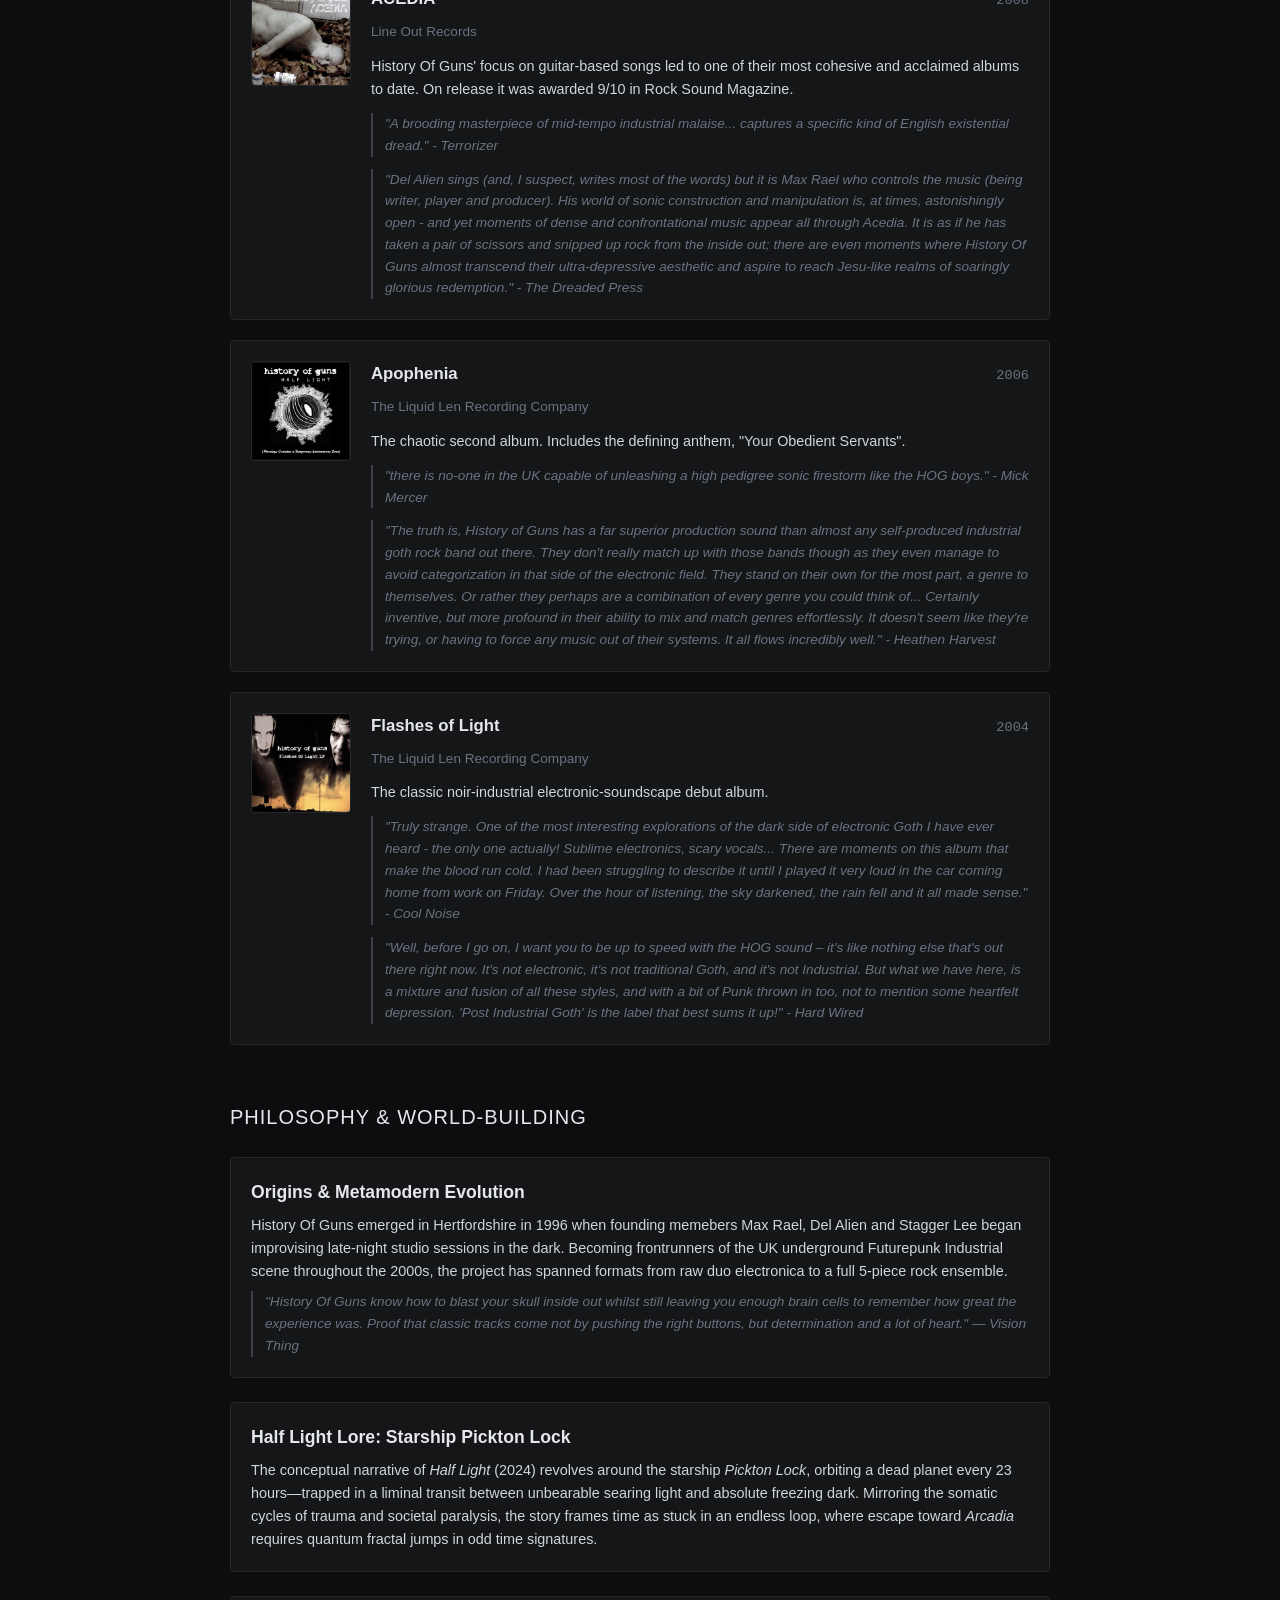
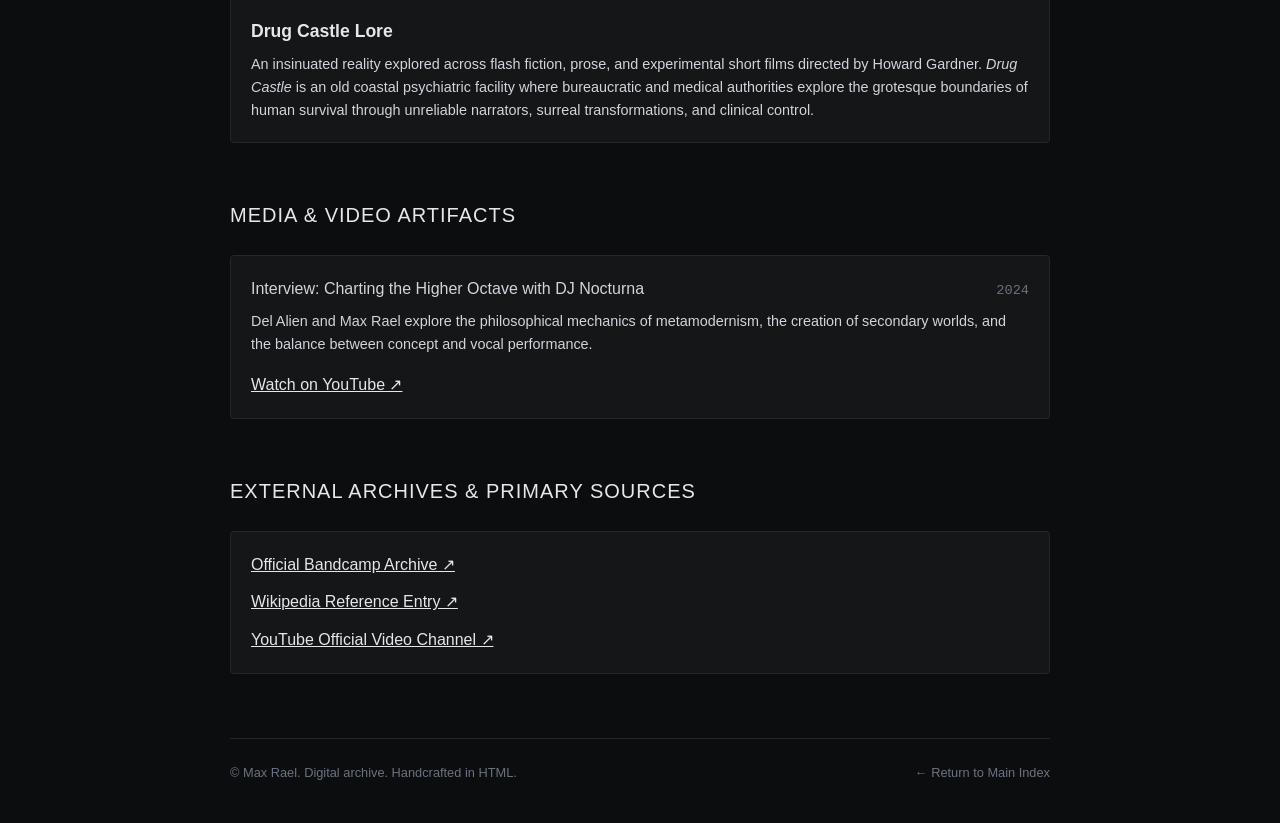
==== commit 9b01a7c4: "Adding artist images and release thumbnails." ====
--- a/historyofguns/index.html
+++ b/historyofguns/index.html
@@ -21,12 +21,24 @@
       <!-- Main Heading -->
       <main>
         <section class="dossier-intro">
-          <div class="brand-banner">
-            <img
+          <div class="dossier-hero-header">
+            <div class="brand-banner">
+              <img
               src="images/hog-logo.png"
               alt="History Of Guns"
               class="responsive-logo"
-            />
+              />
+          </div>
+          <figure class="hero-photo-card">
+      <img
+        src="images/bandpix/history_of_guns_4.webp"
+        alt="Del Alien and Max Rael standing against a textured concrete wall with glowing circular halos behind their heads"
+        class="hero-band-photo"
+      />
+      <figcaption class="hero-photo-caption">
+        Photo: Bob Barker &amp; Scott Wylie
+      </figcaption>
+    </figure>
           </div>
           <h1 class="visually-hidden">History Of Guns</h1>
           <p class="dossier-subtitle">
@@ -66,7 +78,7 @@
           <div class="release-card-body">
             <!-- Clickable Album Cover Thumbnail -->
             <a href="album-half-light.html" class="release-thumb-link" title="Explore Half Light (2024)">
-              <img src="images/half_light_thumb.jpg" alt="Half Light album cover" class="release-thumb">
+              <img src="images/thumbs/half_light_thumb.jpg" alt="Half Light album cover" class="release-thumb">
             </a>
 
             <!-- Release Details & Clickable Title -->
@@ -100,7 +112,7 @@
               <div class="release-card-body">
                 <!-- Thumbnail Link -->
                 <a href="album-forever.html" class="release-thumb-link" title="Explore Forever Dying In Your Eyes (2022)">
-                  <img src="images/forever_dying_thumb.jpg" alt="Forever Dying In Your Eyes album cover" class="release-thumb">
+                  <img src="images/thumbs/forever_dying_thumb.jpg" alt="Forever Dying In Your Eyes album cover" class="release-thumb">
                 </a>
                 <!-- 2. WRAP ALL TEXT ELEMENTS IN RELEASE-CONTENT -->
                 <div class="release-content">
@@ -127,7 +139,7 @@
               <div class="release-card-body">
                 <!-- Thumbnail Link -->
                 <a href="album-album4.html" class="release-thumb-link" title="Explore Album 4 (2012)">
-                  <img src="images/album4_thumb.jpg" alt="Album 4 album cover" class="release-thumb">
+                  <img src="images/thumbs/album4_thumb.jpg" alt="Album 4 album cover" class="release-thumb">
                 </a>
                 <!-- 2. WRAP ALL TEXT ELEMENTS IN RELEASE-CONTENT -->
                 <div class="release-content">
@@ -162,7 +174,7 @@
               <div class="release-card-body">
                 <!-- Clickable Album Cover Thumbnail -->
                 <a href="album-acedia.html" class="release-thumb-link" title="Explore Acedia (2008)">
-                  <img src="images/acedia_thumb.jpg" alt="Acedia album cover" class="release-thumb">
+                  <img src="images/thumbs/acedia_thumb.jpg" alt="Acedia album cover" class="release-thumb">
                 </a>
                 <!-- Release Details & Clickable Title -->
                 <div class="release-content">
@@ -190,7 +202,7 @@
               <div class="release-card-body">
               <!-- Clickable Album Cover Thumbnail -->
               <a href="album-apophenia.html" class="release-thumb-link" title="Explore Half Light (2024)">
-               <img src="images/half_light_thumb.jpg" alt="Half Light album cover" class="release-thumb">
+               <img src="images/thumbs/half_light_thumb.jpg" alt="Half Light album cover" class="release-thumb">
               </a>
               <!-- 2. WRAP ALL TEXT ELEMENTS IN RELEASE-CONTENT -->
               <div class="release-content">
@@ -218,7 +230,7 @@
              <div class="release-card-body">
               <!-- Clickable Album Cover Thumbnail -->
               <a href="album-flashes.html" class="release-thumb-link" title="Explore Flashes of Light (2004)">
-               <img src="images/flashes_thumb.jpg" alt="Flashes of Light album cover" class="release-thumb">
+               <img src="images/thumbs/flashes_thumb.jpg" alt="Flashes of Light album cover" class="release-thumb">
               </a>
 
               <!-- Release Details & Clickable Title -->
--- a/css/style.css
+++ b/css/style.css
@@ -19,7 +19,7 @@
     color: var(--text-color);
     font-family: -apple-system, BlinkMacSystemFont, "Segoe UI", Roboto, "Helvetica Neue", Arial, sans-serif;
     line-height: 1.6;
-    padding: 2.5rem 1.5rem;
+    padding: 1.5rem 1.5rem 2.5rem;
     display: flex;
     justify-content: center;
 }
@@ -28,12 +28,52 @@
     max-width: 820px;
     width: 100%;
 }
-
+.release-thumb-placeholder {
+    width: 100px;
+    height: 100px;
+    border-radius: 4px;
+    border: 1px dashed #3f3f46;
+    background: repeating-linear-gradient(
+        -45deg,
+        #101214,
+        #101214 8px,
+        #16191c 8px,
+        #16191c 16px
+    );
+    display: flex;
+    flex-direction: column;
+    justify-content: center;
+    align-items: center;
+    text-align: center;
+    padding: 0.5rem;
+    transition: border-color 0.2s ease, transform 0.2s ease;
+}
+
+.release-thumb-link:hover .release-thumb-placeholder {
+    border-color: var(--accent-color);
+    transform: scale(1.03);
+}
+
+.placeholder-code {
+    font-family: monospace;
+    font-size: 0.65rem;
+    color: #38bdf8;
+    letter-spacing: 0.08em;
+    margin-bottom: 0.25rem;
+}
+
+.placeholder-status {
+    font-family: monospace;
+    font-size: 0.65rem;
+    line-height: 1.3;
+    color: var(--subtle-text);
+    letter-spacing: 0.06em;
+}
 /* Site Header & Navigation */
 .site-header {
     border-bottom: 1px solid var(--border-color);
-    padding-bottom: 1.5rem;
-    margin-bottom: 2.5rem;
+    padding-bottom: 1rem;
+    margin-bottom: 1.5rem;
 }
 
 .site-title {
@@ -144,13 +184,73 @@
 
 /* Dossier Layout & Section Blocks */
 .dossier-intro {
-    margin-bottom: 3rem;
+    margin-bottom: 1.75rem;
 }
 
 .dossier-subtitle {
     font-size: 1.05rem;
     color: var(--highlight);
     margin-bottom: 1.25rem;
+}
+/* Hero Header: Compact Stamp Portrait & Balanced Logo */
+.dossier-hero-header {
+    display: flex;
+    justify-content: space-between;
+    align-items: center;
+    gap: 1.5rem;
+    margin-bottom: 1rem; /* Tightens gap above subtitle */
+}
+
+.dossier-hero-header .brand-banner {
+    flex: 1 1 auto;
+    margin-bottom: 0;
+}
+
+.dossier-hero-header .responsive-logo {
+    width: 100%;
+    max-width: 380px;
+}
+
+.hero-photo-card {
+    flex: 0 0 260px; /* Compact 260px width */
+    margin: 0;
+}
+
+.hero-band-photo {
+    width: 100%;
+    height: 135px; /* Matches visual height of the logo wordmark */
+    object-fit: cover;
+    object-position: center 22%;
+    display: block;
+    border-radius: 4px;
+    border: 1px solid var(--border-color);
+    filter: contrast(1.05);
+}
+
+.hero-photo-caption {
+    margin-top: 0.3rem;
+    font-size: 0.7rem;
+    color: var(--subtle-text);
+    text-align: right;
+    letter-spacing: 0.03em;
+}
+/* Stack neatly on mobile/tablet screens */
+@media (max-width: 680px) {
+    .dossier-hero-header {
+        flex-direction: column;
+        align-items: flex-start;
+        gap: 1.25rem;
+    }
+
+    .dossier-hero-header .brand-banner,
+    .hero-photo-card {
+        width: 100%;
+        flex: none;
+    }
+
+    .hero-photo-caption {
+        text-align: left;
+    }
 }
 .hero {
     margin: 2rem 0 3rem 0; /* 2rem top, 0 sides, 3rem bottom */
@@ -166,7 +266,7 @@
 .artifact-filters {
     display: flex;
     gap: 1rem;
-    margin: 2rem 0;
+    margin: 1.25rem 0;
     padding: 0.75rem 0;
     border-top: 1px solid var(--border-color);
     border-bottom: 1px solid var(--border-color);
